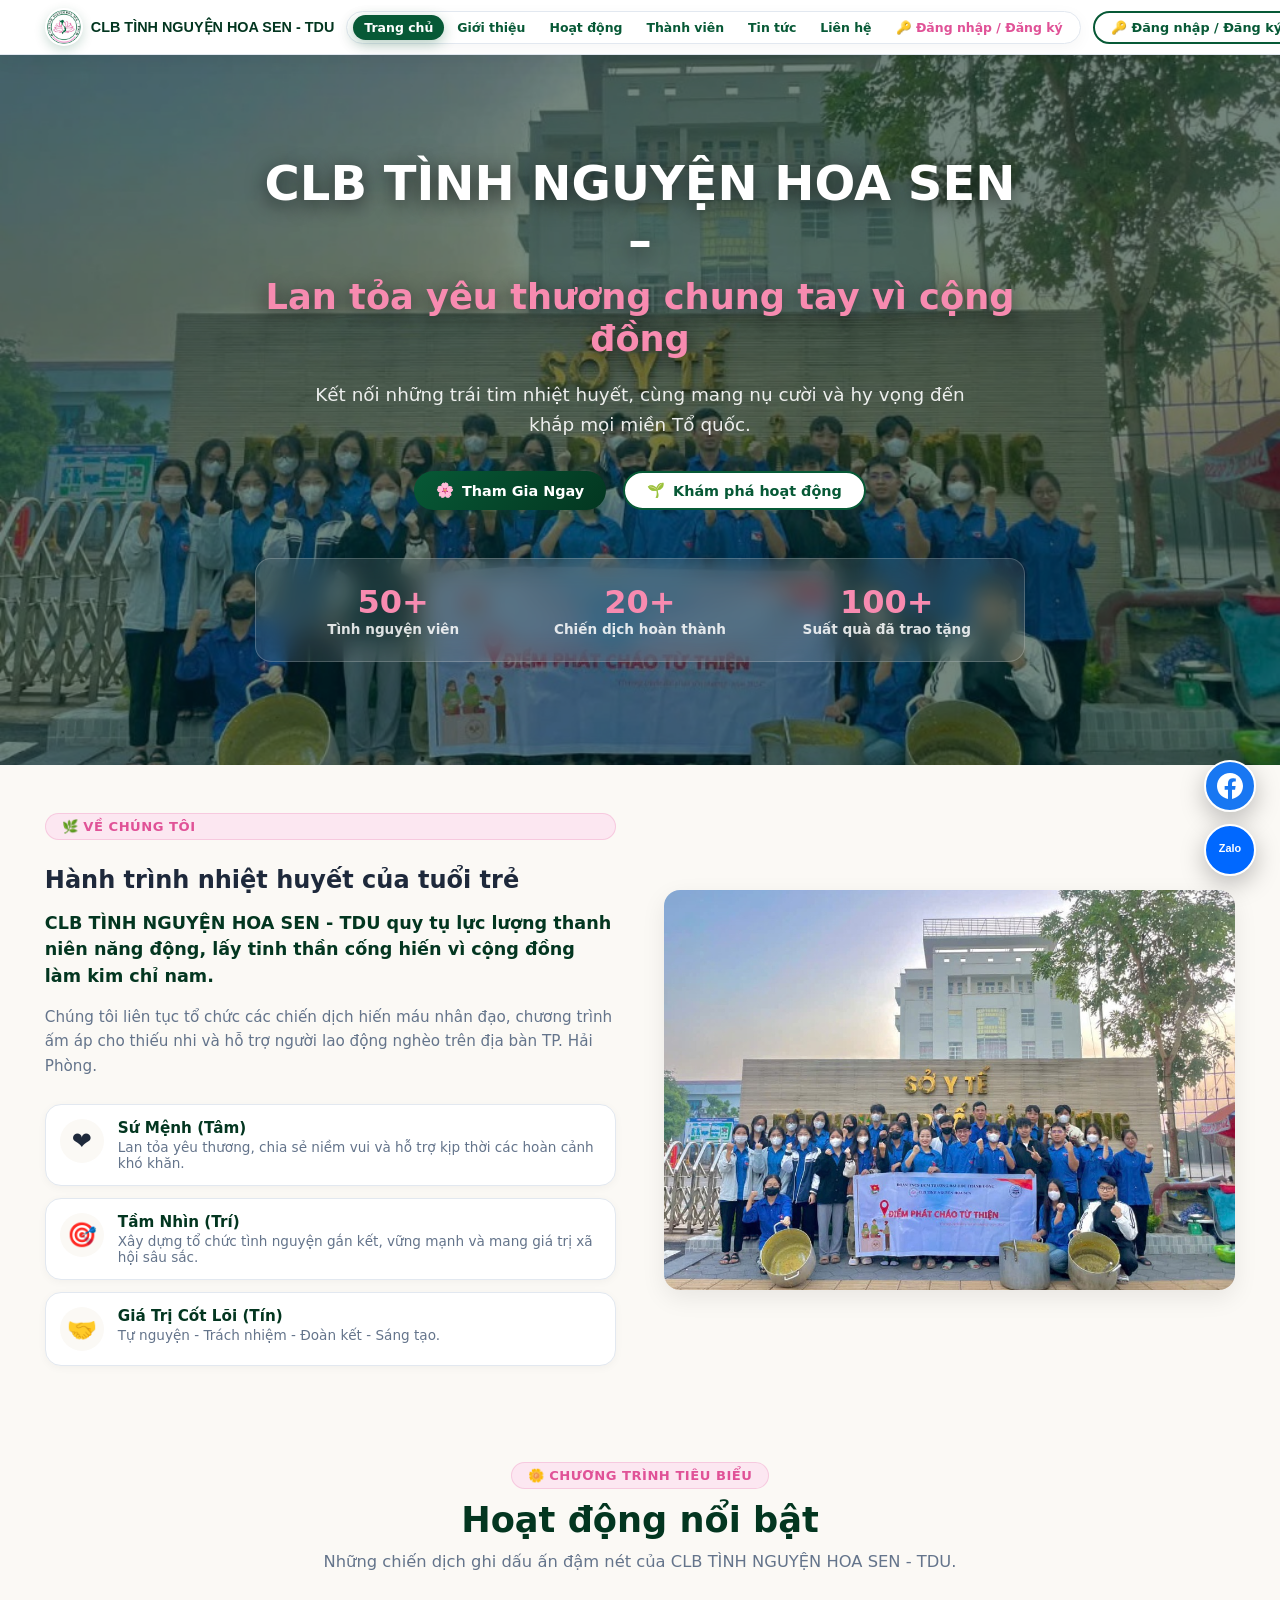
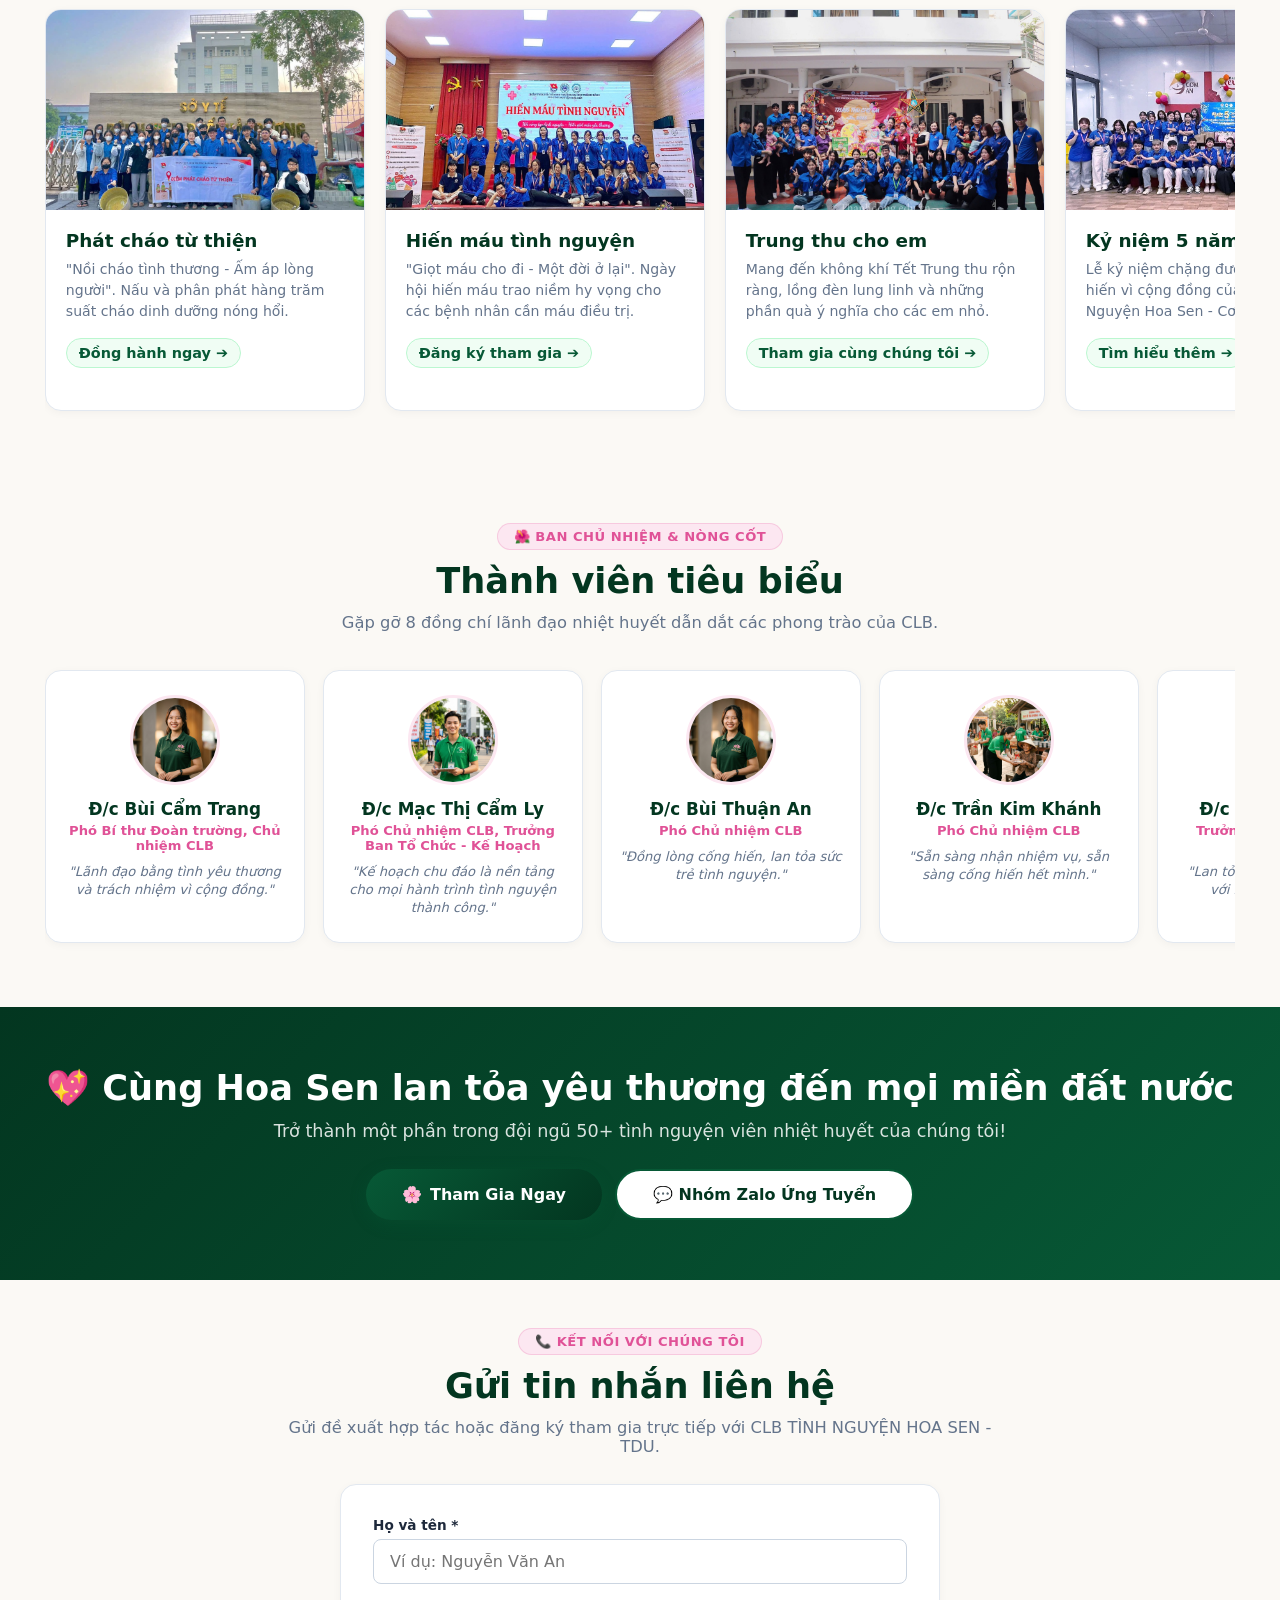
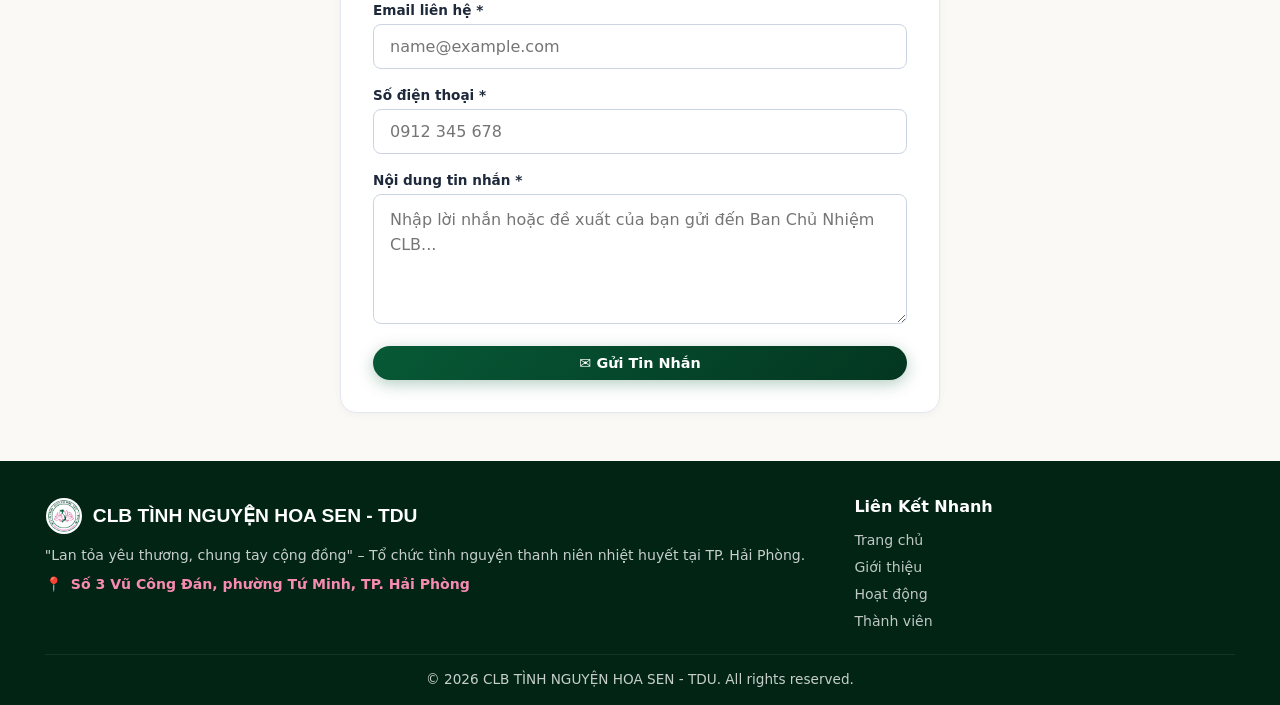
==== public/index.html @ 82406f57 "Add files via upload" ====
<!DOCTYPE html>
<html lang="vi">
<head>
    <meta charset="UTF-8">
    <meta name="viewport" content="width=device-width, initial-scale=1.0, maximum-scale=1.0, user-scalable=no">
    <title>CLB TÌNH NGUYỆN HOA SEN - TDU</title>
    <meta name="description" content="Trang web chính thức của CLB TÌNH NGUYỆN HOA SEN - TDU tại TP. Hải Phòng. Đội ngũ 50+ tình nguyện viên, 20+ chiến dịch hoàn thành, 100+ suất quà trao tặng.">
    <link rel="stylesheet" href="css/style.css">
</head>
<body>

    <!-- ====================================================================
         HEADER (THANH MENU NGANG & NAV MOBILE RESPONSIVE TỐI ƯU 100%)
         ==================================================================== -->
    <header class="header" id="header">
        <div class="container header-container">
            <a href="#hero" class="logo">
                <div class="logo-wrapper">
                    <img src="images/logo.png" alt="Logo CLB Tình Nguyện Hoa Sen" class="logo-img" onerror="this.style.display='none'; this.nextElementSibling.style.display='inline-flex';">
                    <span class="logo-fallback-svg" style="display: none;">
                        <svg viewBox="0 0 100 100" width="38" height="38" xmlns="http://www.w3.org/2000/svg">
                            <circle cx="50" cy="50" r="48" fill="#075936" stroke="#f59e0b" stroke-width="3"/>
                            <path d="M50 20 C60 38, 75 45, 80 60 C75 75, 60 80, 50 82 C40 80, 25 75, 20 60 C25 45, 40 38, 50 20 Z" fill="#e05297"/>
                            <path d="M50 28 C57 42, 68 48, 72 60 C68 70, 57 74, 50 76 C43 74, 32 70, 28 60 C32 48, 43 42, 50 28 Z" fill="#ffffff"/>
                            <circle cx="50" cy="62" r="6" fill="#f59e0b"/>
                        </svg>
                    </span>
                </div>
                <span class="js-clb-name logo-text">CLB TÌNH NGUYỆN HOA SEN - TDU</span>
            </a>

            <!-- Thanh Menu Ngang & Drawer Mobile Smooth -->
            <nav>
                <ul class="nav-menu">
                    <li><a href="#hero" class="nav-link active">Trang chủ</a></li>
                    <li><a href="#about" class="nav-link">Giới thiệu</a></li>
                    <li><a href="#activities" class="nav-link">Hoạt động</a></li>
                    <li><a href="#members" class="nav-link">Thành viên</a></li>
                    <li><a href="#news" class="nav-link">Tin tức</a></li>
                    <li><a href="#contact" class="nav-link">Liên hệ</a></li>
                    <li class="mobile-login-item"><a href="javascript:void(0)" class="nav-link js-open-login-modal" style="color: var(--accent-pink);">🔑 Đăng nhập / Đăng ký</a></li>
                </ul>
            </nav>

            <!-- Gộp Nút Đăng nhập góc phải Header -->
            <div class="header-actions">
                <button class="btn btn-secondary" id="openUnifiedLoginBtn">🔑 Đăng nhập / Đăng ký</button>
                <div class="mobile-toggle" aria-label="Mở menu di động">☰</div>
            </div>
        </div>
    </header>

    <!-- ====================================================================
         BANNER CHÍNH (HERO CAROUSEL TRƯỢT PHẢI - MOBILE OPTIMIZED)
         ==================================================================== -->
    <section class="hero" id="hero">
        <div class="banner-carousel">
            <div class="banner-slide active" style="background-image: url('images/banner1.jpg');"></div>
            <div class="banner-slide" style="background-image: url('images/banner2.jpg');"></div>
            <div class="banner-slide" style="background-image: url('images/banner3.jpg');"></div>
            <div class="banner-slide" style="background-image: url('images/banner4.jpg');"></div>
            <div class="banner-slide" style="background-image: url('images/banner5.jpg');"></div>
            <div class="banner-slide" style="background-image: url('images/banner6.jpg');"></div>
            <div class="banner-slide" style="background-image: url('images/banner7.jpg');"></div>
            <div class="banner-slide" style="background-image: url('images/banner8.jpg');"></div>
            <div class="banner-slide" style="background-image: url('images/banner9.jpg');"></div>
        </div>

        <div class="container hero-content">
            <h1 class="hero-title" id="heroTitleDisplay">
                CLB TÌNH NGUYỆN HOA SEN – <span>Lan tỏa yêu thương chung tay vì cộng đồng</span>
            </h1>
            
            <p class="hero-desc" id="heroSubtitleDisplay">
                Kết nối những trái tim nhiệt huyết, cùng mang nụ cười và hy vọng đến khắp mọi miền Tổ quốc.
            </p>

            <div class="hero-actions">
                <button class="btn btn-primary js-open-register">
                    <span>🌸</span> Tham Gia Ngay
                </button>
                <a href="#activities" class="btn btn-secondary">
                    <span>🌱</span> Khám phá hoạt động
                </a>
            </div>

            <!-- Thống kê chính xác - Fits nicely on Mobile & Desktop -->
            <div class="hero-stats">
                <div class="stat-item">
                    <div class="stat-number" id="statMembersDisplay">50+</div>
                    <div class="stat-label">Tình nguyện viên</div>
                </div>
                <div class="stat-item">
                    <div class="stat-number" id="statCampaignsDisplay">20+</div>
                    <div class="stat-label">Chiến dịch hoàn thành</div>
                </div>
                <div class="stat-item">
                    <div class="stat-number" id="statGiftsDisplay">100+</div>
                    <div class="stat-label">Suất quà đã trao tặng</div>
                </div>
            </div>
        </div>
    </section>

    <!-- ====================================================================
         GIỚI THIỆU CLB
         ==================================================================== -->
    <section class="about" id="about">
        <div class="container">
            <div class="about-grid">
                <div class="about-content">
                    <div class="section-tag">🌿 Về Chúng Tôi</div>
                    <h2 id="aboutTitleDisplay">Hành trình nhiệt huyết của tuổi trẻ</h2>
                    <p class="about-lead" id="aboutLeadDisplay">
                        CLB TÌNH NGUYỆN HOA SEN - TDU quy tụ lực lượng thanh niên năng động, lấy tinh thần cống hiến vì cộng đồng làm kim chỉ nam.
                    </p>
                    <p class="about-text" id="aboutTextDisplay">
                        Chúng tôi liên tục tổ chức các chiến dịch hiến máu nhân đạo, chương trình ấm áp cho thiếu nhi và hỗ trợ người lao động nghèo trên địa bàn TP. Hải Phòng.
                    </p>

                    <div class="values-list" id="aboutValuesList">
                        <div class="value-card">
                            <div class="value-icon">❤️</div>
                            <div>
                                <div class="value-title">Sứ Mệnh (Tâm)</div>
                                <div class="value-desc">Lan tỏa yêu thương, chia sẻ niềm vui và hỗ trợ kịp thời các hoàn cảnh khó khăn.</div>
                            </div>
                        </div>

                        <div class="value-card">
                            <div class="value-icon">🎯</div>
                            <div>
                                <div class="value-title">Tầm Nhìn (Trí)</div>
                                <div class="value-desc">Xây dựng tổ chức tình nguyện gắn kết, vững mạnh và mang giá trị xã hội sâu sắc.</div>
                            </div>
                        </div>

                        <div class="value-card">
                            <div class="value-icon">🤝</div>
                            <div>
                                <div class="value-title">Giá Trị Cốt Lõi (Tín)</div>
                                <div class="value-desc">Tự nguyện - Trách nhiệm - Đoàn kết - Sáng tạo.</div>
                            </div>
                        </div>
                    </div>
                </div>

                <div class="about-media">
                    <div class="media-wrapper">
                        <div class="about-media-slide active" style="background-image: url('images/banner1.jpg');"></div>
                        <div class="about-media-slide" style="background-image: url('images/banner2.jpg');"></div>
                        <div class="about-media-slide" style="background-image: url('images/banner3.jpg');"></div>
                        <div class="about-media-slide" style="background-image: url('images/banner4.jpg');"></div>
                        <div class="about-media-slide" style="background-image: url('images/banner5.jpg');"></div>
                        <div class="about-media-slide" style="background-image: url('images/banner6.jpg');"></div>
                        <div class="about-media-slide" style="background-image: url('images/banner7.jpg');"></div>
                        <div class="about-media-slide" style="background-image: url('images/banner8.jpg');"></div>
                        <div class="about-media-slide" style="background-image: url('images/banner9.jpg');"></div>
                    </div>
                </div>
            </div>
        </div>
    </section>

    <!-- ====================================================================
         HOẠT ĐỘNG NỔI BẬT (TOUCH SWIPE MOBILE OPTIMIZED)
         ==================================================================== -->
    <section class="activities" id="activities">
        <div class="container">
            <div class="section-header">
                <div class="section-tag">🌼 Chương Trình Tiêu Biểu</div>
                <h2 class="section-title">Hoạt động nổi bật</h2>
                <p class="section-subtitle">Những chiến dịch ghi dấu ấn đậm nét của CLB TÌNH NGUYỆN HOA SEN - TDU.</p>
            </div>

            <div class="activities-slider-outer">
                <div class="activities-grid-slider" id="activitiesGrid">
                    <div class="activity-card">
                        <div class="card-img-holder">
                            <img src="images/banner1.jpg" alt="Phát cháo từ thiện">
                        </div>
                        <div class="card-body">
                            <h3 class="card-title">Phát cháo từ thiện</h3>
                            <p class="card-text">"Nồi cháo tình thương - Ấm áp lòng người". Nấu và phân phát hàng trăm suất cháo dinh dưỡng nóng hổi.</p>
                            <a href="javascript:void(0)" class="card-link js-open-register">Đồng hành ngay ➔</a>
                        </div>
                    </div>

                    <div class="activity-card">
                        <div class="card-img-holder">
                            <img src="images/banner2.jpg" alt="Hiến máu tình nguyện">
                        </div>
                        <div class="card-body">
                            <h3 class="card-title">Hiến máu tình nguyện</h3>
                            <p class="card-text">"Giọt máu cho đi - Một đời ở lại". Ngày hội hiến máu trao niềm hy vọng cho các bệnh nhân cần máu điều trị.</p>
                            <a href="javascript:void(0)" class="card-link js-open-register">Đăng ký tham gia ➔</a>
                        </div>
                    </div>

                    <div class="activity-card">
                        <div class="card-img-holder">
                            <img src="images/banner3.jpg" alt="Trung thu cho em">
                        </div>
                        <div class="card-body">
                            <h3 class="card-title">Trung thu cho em</h3>
                            <p class="card-text">Mang đến không khí Tết Trung thu rộn ràng, lồng đèn lung linh và những phần quà ý nghĩa cho các em nhỏ.</p>
                            <a href="javascript:void(0)" class="card-link js-open-register">Tham gia cùng chúng tôi ➔</a>
                        </div>
                    </div>

                    <div class="activity-card">
                        <div class="card-img-holder">
                            <img src="images/banner4.jpg" alt="Kỷ niệm 5 năm">
                        </div>
                        <div class="card-body">
                            <h3 class="card-title">Kỷ niệm 5 năm thành lập</h3>
                            <p class="card-text">Lễ kỷ niệm chặng đường 5 năm cống hiến vì cộng đồng của CLB Tình Nguyện Hoa Sen - Cơm An.</p>
                            <a href="javascript:void(0)" class="card-link js-open-register">Tìm hiểu thêm ➔</a>
                        </div>
                    </div>

                    <div class="activity-card">
                        <div class="card-img-holder">
                            <img src="images/xuanam.jpg" alt="Xuân ấm tình thương">
                        </div>
                        <div class="card-body">
                            <h3 class="card-title">Xuân ấm tình thương</h3>
                            <p class="card-text">Trao tặng những phần quà Tết ý nghĩa, áo ấm và nhu yếu phẩm đến các hộ gia đình và trẻ em có hoàn cảnh khó khăn.</p>
                            <a href="javascript:void(0)" class="card-link js-open-register">Đồng hành ngay ➔</a>
                        </div>
                    </div>
                </div>
            </div>
        </div>
    </section>

    <!-- ====================================================================
         THÀNH VIÊN CLB (BAN CHỦ NHIỆM)
         ==================================================================== -->
    <section class="members" id="members">
        <div class="container">
            <div class="section-header">
                <div class="section-tag">🌺 Ban Chủ Nhiệm & Nòng Cốt</div>
                <h2 class="section-title">Thành viên tiêu biểu</h2>
                <p class="section-subtitle">Gặp gỡ 8 đồng chí lãnh đạo nhiệt huyết dẫn dắt các phong trào của CLB.</p>
            </div>

            <div class="slider-wrapper-outer">
                <div class="members-slider" id="membersSlider">
                    <div class="member-card-slide">
                        <div class="member-avatar"><img src="images/pres.jpg" alt="Đ/c Bùi Cẩm Trang"></div>
                        <h3 class="member-name">Đ/c Bùi Cẩm Trang</h3>
                        <div class="member-role">Phó Bí thư Đoàn trường, Chủ nhiệm CLB</div>
                        <p class="member-quote">"Lãnh đạo bằng tình yêu thương và trách nhiệm vì cộng đồng."</p>
                    </div>

                    <div class="member-card-slide">
                        <div class="member-avatar"><img src="images/vpres.jpg" alt="Đ/c Mạc Thị Cẩm Ly"></div>
                        <h3 class="member-name">Đ/c Mạc Thị Cẩm Ly</h3>
                        <div class="member-role">Phó Chủ nhiệm CLB, Trưởng Ban Tổ Chức - Kế Hoạch</div>
                        <p class="member-quote">"Kế hoạch chu đáo là nền tảng cho mọi hành trình tình nguyện thành công."</p>
                    </div>

                    <div class="member-card-slide">
                        <div class="member-avatar"><img src="images/pres.jpg" alt="Đ/c Bùi Thuận An"></div>
                        <h3 class="member-name">Đ/c Bùi Thuận An</h3>
                        <div class="member-role">Phó Chủ nhiệm CLB</div>
                        <p class="member-quote">"Đồng lòng cống hiến, lan tỏa sức trẻ tình nguyện."</p>
                    </div>

                    <div class="member-card-slide">
                        <div class="member-avatar"><img src="images/charity.jpg" alt="Đ/c Trần Kim Khánh"></div>
                        <h3 class="member-name">Đ/c Trần Kim Khánh</h3>
                        <div class="member-role">Phó Chủ nhiệm CLB</div>
                        <p class="member-quote">"Sẵn sàng nhận nhiệm vụ, sẵn sàng cống hiến hết mình."</p>
                    </div>

                    <div class="member-card-slide">
                        <div class="member-avatar"><img src="images/workshop.jpg" alt="Đ/c Lê Thanh Minh"></div>
                        <h3 class="member-name">Đ/c Lê Thanh Minh</h3>
                        <div class="member-role">Trưởng Ban Phong Trào - Truyền Thông</div>
                        <p class="member-quote">"Lan tỏa câu chuyện tử tế đến với hàng triệu trái tim."</p>
                    </div>

                    <div class="member-card-slide">
                        <div class="member-avatar"><img src="images/student.jpg" alt="Đ/c Nguyễn Đức Anh"></div>
                        <h3 class="member-name">Đ/c Nguyễn Đức Anh</h3>
                        <div class="member-role">Trưởng Ban Thể Thao</div>
                        <p class="member-quote">"Rèn luyện thể lực, thắt chặt tinh thần đồng đội nhiệt huyết."</p>
                    </div>

                    <div class="member-card-slide">
                        <div class="member-avatar"><img src="images/env.jpg" alt="Đ/c Trần Thị Nguyên"></div>
                        <h3 class="member-name">Đ/c Trần Thị Nguyên</h3>
                        <div class="member-role">Trưởng Ban Thủ Quỹ - Bán Hàng</div>
                        <p class="member-quote">"Gây quỹ yêu thương từ những sản phẩm nhỏ bé đầy ý nghĩa."</p>
                    </div>

                    <div class="member-card-slide">
                        <div class="member-avatar"><img src="images/vpres.jpg" alt="Đ/c Chu Thị Phúc"></div>
                        <h3 class="member-name">Đ/c Chu Thị Phúc</h3>
                        <div class="member-role">Phụ trách Tài Chính - Ban Thủ Quỹ - Bán Hàng</div>
                        <p class="member-quote">"Minh bạch, cẩn trọng trong từng nguồn quỹ từ thiện."</p>
                    </div>
                </div>
            </div>
        </div>
    </section>

    <!-- ====================================================================
         KÊU GỌI THAM GIA
         ==================================================================== -->
    <section class="cta-banner">
        <div class="container cta-box">
            <h2 class="cta-title">💖 Cùng Hoa Sen lan tỏa yêu thương đến mọi miền đất nước</h2>
            <p class="cta-desc">Trở thành một phần trong đội ngũ 50+ tình nguyện viên nhiệt huyết của chúng tôi!</p>
            <div style="display: flex; gap: 14px; justify-content: center; flex-wrap: wrap;">
                <button class="btn btn-primary btn-cta-lg js-open-register">
                    <span>🌸</span> Tham Gia Ngay
                </button>
                <a href="https://zalo.me/g/jnkxkg639" target="_blank" class="btn btn-secondary btn-cta-lg js-protected-zalo" style="background: #ffffff; color: var(--primary-dark);">
                    💬 Nhóm Zalo Ứng Tuyển
                </a>
            </div>
        </div>
    </section>

    <!-- ====================================================================
         LIÊN HỆ
         ==================================================================== -->
    <section class="contact" id="contact">
        <div class="container">
            <div class="section-header">
                <div class="section-tag">📞 Kết Nối Với Chúng Tôi</div>
                <h2 class="section-title">Gửi tin nhắn liên hệ</h2>
                <p class="section-subtitle">Gửi đề xuất hợp tác hoặc đăng ký tham gia trực tiếp với CLB TÌNH NGUYỆN HOA SEN - TDU.</p>
            </div>

            <div class="contact-grid-single">
                <div class="contact-form-card">
                    <form id="contactForm">
                        <div class="form-group">
                            <label class="form-label" for="contactName">Họ và tên *</label>
                            <input type="text" id="contactName" class="form-input" placeholder="Ví dụ: Nguyễn Văn An" required>
                        </div>

                        <div class="form-group">
                            <label class="form-label" for="contactEmail">Email liên hệ *</label>
                            <input type="email" id="contactEmail" class="form-input" placeholder="name@example.com" required>
                        </div>

                        <div class="form-group">
                            <label class="form-label" for="contactPhone">Số điện thoại *</label>
                            <input type="tel" id="contactPhone" class="form-input" placeholder="0912 345 678" required>
                        </div>

                        <div class="form-group">
                            <label class="form-label" for="contactMessage">Nội dung tin nhắn *</label>
                            <textarea id="contactMessage" name="contactMessage" class="form-textarea" rows="4" placeholder="Nhập lời nhắn hoặc đề xuất của bạn gửi đến Ban Chủ Nhiệm CLB..." required></textarea>
                        </div>

                        <button type="submit" class="btn btn-primary" style="width: 100%;">
                            ✉️ Gửi Tin Nhắn
                        </button>
                    </form>
                </div>
            </div>
        </div>
    </section>

    <!-- ====================================================================
         FOOTER
         ==================================================================== -->
    <footer class="footer">
        <div class="container">
            <div class="footer-grid">
                <div>
                    <div class="footer-logo">
                        <div class="logo-wrapper">
                            <img src="images/logo.png" alt="Logo CLB Tình Nguyện Hoa Sen" class="footer-logo-img" onerror="this.style.display='none'; this.nextElementSibling.style.display='inline-flex';">
                            <span class="logo-fallback-svg" style="display: none;">
                                <svg viewBox="0 0 100 100" width="36" height="36" xmlns="http://www.w3.org/2000/svg">
                                    <circle cx="50" cy="50" r="48" fill="#075936" stroke="#f59e0b" stroke-width="3"/>
                                    <path d="M50 20 C60 38, 75 45, 80 60 C75 75, 60 80, 50 82 C40 80, 25 75, 20 60 C25 45, 40 38, 50 20 Z" fill="#e05297"/>
                                    <path d="M50 28 C57 42, 68 48, 72 60 C68 70, 57 74, 50 76 C43 74, 32 70, 28 60 C32 48, 43 42, 50 28 Z" fill="#ffffff"/>
                                    <circle cx="50" cy="62" r="6" fill="#f59e0b"/>
                                </svg>
                            </span>
                        </div>
                        <span class="js-clb-name">CLB TÌNH NGUYỆN HOA SEN - TDU</span>
                    </div>
                    <p style="font-size: 0.88rem; line-height: 1.5;">
                        "Lan tỏa yêu thương, chung tay cộng đồng" – Tổ chức tình nguyện thanh niên nhiệt huyết tại TP. Hải Phòng.
                    </p>
                    <div class="footer-address-box">
                        <span>📍</span>
                        <span class="js-contact-address">Số 3 Vũ Công Đán, phường Tứ Minh, TP. Hải Phòng</span>
                    </div>
                </div>

                <div>
                    <h4 class="footer-heading">Liên Kết Nhanh</h4>
                    <ul class="footer-links">
                        <li><a href="#hero">Trang chủ</a></li>
                        <li><a href="#about">Giới thiệu</a></li>
                        <li><a href="#activities">Hoạt động</a></li>
                        <li><a href="#members">Thành viên</a></li>
                    </ul>
                </div>
            </div>

            <div class="footer-bottom">
                <p>© 2026 CLB TÌNH NGUYỆN HOA SEN - TDU. All rights reserved.</p>
            </div>
        </div>
    </footer>

    <!-- NÚT MẠNG XÃ HỘI TRÒN ĐỘNG CHỨA LOGO FACEBOOK VÀ ZALO INLINE HD SVG -->
    <div class="floating-social-box">
        <!-- LOGO FACEBOOK CHUẨN (INLINE HD VECTOR SVG) -->
        <a href="https://www.facebook.com/share/1JYARBM1M1/?mibextid=wwXIfr" target="_blank" class="floating-btn fb js-social-fb" title="Facebook CLB Hoa Sen">
            <svg width="26" height="26" viewBox="0 0 24 24" fill="none" xmlns="http://www.w3.org/2000/svg">
                <path d="M24 12.073c0-6.627-5.373-12-12-12s-12 5.373-12 12c0 5.99 4.388 10.954 10.125 11.854v-8.385H7.078v-3.47h3.047V9.43c0-3.007 1.792-4.669 4.533-4.669 1.312 0 2.686.235 2.686.235v2.953H15.83c-1.491 0-1.956.925-1.956 1.874v2.25h3.328l-.532 3.47h-2.796v8.385C19.612 23.027 24 18.062 24 12.073z" fill="#ffffff"/>
            </svg>
            <span class="btn-tooltip">Facebook CLB Hoa Sen</span>
        </a>

        <!-- LOGO ZALO CHUẨN XÁC (INLINE HD VECTOR SVG) -->
        <a href="https://zalo.me/g/jnkxkg639" target="_blank" class="floating-btn zalo js-protected-zalo" title="Nhóm Zalo Ứng Tuyển">
            <svg width="34" height="34" viewBox="0 0 500 500" fill="none" xmlns="http://www.w3.org/2000/svg">
                <path d="M438.5 168.6C423.7 72.8 335.7 0 230 0 103 0 0 103 0 230c0 46.9 14.1 90.6 38.3 127L7 483l131-34.3c35.4 20.3 76.4 31.8 120.1 31.8 127 0 230-103 230-230 0-28.7-5.3-56.2-19.6-81.9z" fill="#0068FF"/>
                <text x="250" y="275" font-size="160" font-weight="900" text-anchor="middle" fill="#ffffff" font-family="Arial, Helvetica, sans-serif">Zalo</text>
            </svg>
            <span class="btn-tooltip">Nhóm Zalo Ứng Tuyển CLB</span>
        </a>
    </div>

    <!-- MODAL ĐĂNG NHẬP & ĐĂNG KÝ TÀI KHOẢN -->
    <div class="modal-overlay" id="unifiedLoginModal">
        <div class="modal-box" style="max-width: 440px;">
            <button class="modal-close">&times;</button>
            
            <!-- Tab Switcher -->
            <div style="display: flex; background: #f1f5f9; border-radius: 12px; padding: 4px; margin-bottom: 20px;">
                <button type="button" id="tabLoginBtn" class="account-tab-btn active" style="flex: 1; padding: 8px; font-weight: 700; border: none; border-radius: 8px; cursor: pointer; background: #ffffff; color: var(--primary-dark); box-shadow: 0 2px 6px rgba(0,0,0,0.06);">🔑 Đăng Nhập</button>
                <button type="button" id="tabRegisterAccountBtn" class="account-tab-btn" style="flex: 1; padding: 8px; font-weight: 700; border: none; border-radius: 8px; cursor: pointer; background: transparent; color: var(--text-muted);">📝 Đăng Ký Tài Khoản</button>
            </div>

            <!-- FORM 1: ĐĂNG NHẬP -->
            <form id="unifiedLoginForm">
                <h3 style="font-size: 1.5rem; text-align: center; margin-bottom: 6px;">🔑 Đăng Nhập Hệ Thống</h3>
                <p style="color: var(--text-muted); font-size: 0.85rem; text-align: center; margin-bottom: 20px;">Nhập tài khoản để gửi đơn đăng ký hoặc truy cập Zalo</p>

                <div class="form-group">
                    <label class="form-label">Tên đăng nhập hoặc Email / SĐT *</label>
                    <input type="text" id="accountUser" class="form-input" placeholder="Tên đăng nhập / SĐT..." required>
                </div>
                <div class="form-group" style="margin-bottom: 24px;">
                    <label class="form-label">Mật khẩu *</label>
                    <input type="password" id="accountPass" class="form-input" placeholder="Mật khẩu..." required>
                </div>
                <button type="submit" class="btn btn-primary" style="width: 100%;">🔑 Đăng Nhập Ngay</button>
            </form>

            <!-- FORM 2: ĐĂNG KÝ TÀI KHOẢN MỚI -->
            <form id="unifiedCreateAccountForm" style="display: none;">
                <h3 style="font-size: 1.5rem; text-align: center; margin-bottom: 6px;">📝 Đăng Ký Tài Khoản Mới</h3>
                <p style="color: var(--text-muted); font-size: 0.85rem; text-align: center; margin-bottom: 20px;">Tạo tài khoản cá nhân với Họ tên và Mật khẩu</p>

                <div class="form-group">
                    <label class="form-label">Họ và tên người dùng *</label>
                    <input type="text" id="newAccFullName" class="form-input" placeholder="Ví dụ: Nguyễn Văn An" required>
                </div>
                <div class="form-group">
                    <label class="form-label">Tên đăng nhập / Số điện thoại *</label>
                    <input type="text" id="newAccUser" class="form-input" placeholder="Tên đăng nhập hoặc 0912..." required>
                </div>
                <div class="form-group">
                    <label class="form-label">Mật khẩu *</label>
                    <input type="password" id="newAccPass" class="form-input" placeholder="Nhập mật khẩu tự chọn..." required>
                </div>
                <div class="form-group" style="margin-bottom: 24px;">
                    <label class="form-label">Xác nhận mật khẩu *</label>
                    <input type="password" id="newAccPassConfirm" class="form-input" placeholder="Nhập lại mật khẩu..." required>
                </div>
                <button type="submit" class="btn btn-primary" style="width: 100%;">✨ Đăng Ký Tài Khoản</button>
            </form>
        </div>
    </div>

    <!-- MODAL REGISTRATION -->
    <div class="modal-overlay" id="registerModal">
        <div class="modal-box">
            <button class="modal-close">&times;</button>
            <h3 style="font-size: 1.8rem; margin-bottom: 4px;">🌸 Đơn Đăng Ký Tình Nguyện Viên</h3>
            <p style="color: var(--text-muted); margin-bottom: 16px;">Gia nhập gia đình CLB TÌNH NGUYỆN HOA SEN - TDU!</p>

            <!-- Banner Zalo Link Nổi Bật -->
            <div style="background: #eff6ff; border: 1.5px solid #93c5fd; border-radius: 12px; padding: 12px 16px; margin-bottom: 20px; display: flex; align-items: center; justify-content: space-between; gap: 12px; flex-wrap: wrap;">
                <div style="font-size: 0.88rem; color: #1e3a8a; font-weight: 700;">
                    💬 Hoặc tham gia trao đổi trực tiếp:
                </div>
                <a href="https://zalo.me/g/jnkxkg639" target="_blank" class="btn btn-primary js-protected-zalo" style="padding: 6px 14px; font-size: 0.85rem; background: #0068ff; box-shadow: 0 4px 12px rgba(0,104,255,0.3);">
                    👉 Nhóm Zalo Ứng Tuyển
                </a>
            </div>

            <form id="registerForm">
                <div class="form-group">
                    <label class="form-label">Họ và tên *</label>
                    <input type="text" id="regName" class="form-input" placeholder="Ví dụ: Nguyễn Văn An" required>
                </div>
                <div style="display: grid; grid-template-columns: 1fr 1fr; gap: 14px;">
                    <div class="form-group">
                        <label class="form-label">Mã sinh viên</label>
                        <input type="text" id="regStudentId" class="form-input" placeholder="SV2026">
                    </div>
                    <div class="form-group">
                        <label class="form-label">Số điện thoại *</label>
                        <input type="tel" id="regPhone" class="form-input" placeholder="0912 345 678" required>
                    </div>
                </div>
                <div class="form-group">
                    <label class="form-label">Email *</label>
                    <input type="email" id="regEmail" class="form-input" placeholder="an@email.com" required>
                </div>
                <div class="form-group">
                    <label class="form-label">Trường / Chuyên ngành</label>
                    <input type="text" id="regUniversity" class="form-input" placeholder="Trường ĐH Hải Phòng...">
                </div>
                <div class="form-group">
                    <label class="form-label">Ghi chú / Đề xuất</label>
                    <textarea id="regMotivation" class="form-textarea" style="min-height: 90px;" placeholder="Ghi chú thêm về bản thân hoặc nguyện vọng..."></textarea>
                </div>
                <button type="submit" class="btn btn-primary" style="width: 100%;">🌸 Gửi Đăng Ký (Gửi Ban Chủ Nhiệm)</button>
            </form>
        </div>
    </div>

    <script src="js/main.js"></script>
</body>
</html>
---- public/css/style.css ----
/* ====================================================================
   CLB TÌNH NGUYỆN HOA SEN - MASTER CSS SYSTEM (RESPONSIVE MOBILE OPTIMIZED)
   ==================================================================== */

:root {
    --primary: #075936;
    --primary-light: #0d8a54;
    --primary-dark: #033620;
    --accent-pink: #e05297;
    --accent-pink-soft: #fce7f1;
    --accent-yellow: #f59e0b;
    --bg-light: #fbf9f5;
    --text-dark: #1e293b;
    --text-muted: #64748b;
    --white: #ffffff;
    --shadow-sm: 0 2px 8px rgba(0, 0, 0, 0.04);
    --shadow-md: 0 8px 24px rgba(0, 0, 0, 0.08);
    --shadow-lg: 0 16px 40px rgba(0, 0, 0, 0.12);
    --radius-sm: 8px;
    --radius-md: 16px;
    --radius-lg: 24px;
    --radius-full: 9999px;
    --transition: all 0.25s cubic-bezier(0.16, 1, 0.3, 1);
}

* {
    margin: 0;
    padding: 0;
    box-sizing: border-box;
    -webkit-tap-highlight-color: transparent;
}

html {
    scroll-behavior: smooth;
    font-family: 'Inter', system-ui, -apple-system, sans-serif;
    color: var(--text-dark);
    background-color: var(--bg-light);
}

body {
    overflow-x: hidden;
}

a { text-decoration: none; color: inherit; transition: var(--transition); touch-action: manipulation; }
button, input, select, textarea { font-family: inherit; touch-action: manipulation; }

/* CÁCH LỀ 2 BÊN NGHỆ THUẬT LÂN CẬN 2CM LỰA CHỌN LINH HOẠT */
.container { max-width: 100%; margin: 0 auto; padding: 0 max(16px, min(2cm, 3.5vw)); }

/* NGĂN CÁCH CÁC DANH MỤC */
section { margin: 0 !important; padding: 48px 0; border: none; }
.section-header { text-align: center; max-width: 720px; margin: 0 auto 28px auto; }
.section-tag { display: inline-flex; align-items: center; gap: 8px; padding: 5px 16px; background: var(--accent-pink-soft); color: var(--accent-pink); border-radius: var(--radius-full); font-size: 0.82rem; font-weight: 700; letter-spacing: 0.5px; text-transform: uppercase; margin-bottom: 10px; border: 1px solid rgba(224, 82, 151, 0.2); }
.section-title { font-size: 2.2rem; font-weight: 800; margin-bottom: 12px; color: var(--primary-dark); }
.section-subtitle { font-size: 1.02rem; color: var(--text-muted); }

/* PURE WHITE HEADER NAVBAR - STRICTLY 1 SINGLE HORIZONTAL LINE */
.header {
    position: fixed;
    top: 0;
    left: 0;
    width: 100%;
    z-index: 1000;
    padding: 8px 0;
    background: #ffffff !important;
    box-shadow: 0 4px 20px rgba(0, 0, 0, 0.06);
    border-bottom: 1px solid #e2e8f0;
    transition: var(--transition);
}

.header.scrolled {
    background: #ffffff !important;
    box-shadow: 0 4px 24px rgba(0, 0, 0, 0.08);
    padding: 6px 0;
}

.header-container {
    display: flex;
    align-items: center;
    justify-content: space-between;
    flex-wrap: nowrap;
    white-space: nowrap;
    gap: 12px;
    padding-left: max(16px, min(2cm, 3.5vw));
    padding-right: max(16px, min(2cm, 3.5vw));
    max-width: 100%;
    width: 100%;
}

.logo {
    display: flex;
    align-items: center;
    gap: 8px;
    font-family: 'Outfit', sans-serif;
    font-weight: 800;
    font-size: clamp(0.9rem, 1.1vw, 1.15rem);
    color: var(--primary-dark);
    white-space: nowrap;
    flex-shrink: 0;
}

.logo-wrapper {
    display: inline-flex;
    align-items: center;
    justify-content: center;
    width: 38px;
    height: 38px;
    flex-shrink: 0;
    position: relative;
}

.logo-img {
    width: 38px;
    height: 38px;
    object-fit: contain;
    border-radius: 50%;
    background: #ffffff;
    padding: 2px;
    box-shadow: 0 4px 12px rgba(7, 89, 54, 0.2);
    transition: var(--transition);
}

.logo-fallback-svg {
    display: inline-flex;
    align-items: center;
    justify-content: center;
    border-radius: 50%;
    box-shadow: 0 4px 12px rgba(7, 89, 54, 0.25);
    background: #ffffff;
}

.logo:hover .logo-img, .logo:hover .logo-fallback-svg { transform: scale(1.08) rotate(5deg); }

/* Pure White Menu Container - 1 Single Horizontal Line */
.nav-menu {
    display: flex;
    align-items: center;
    gap: 2px;
    list-style: none;
    background: #ffffff !important;
    padding: 3px 6px;
    border-radius: var(--radius-full);
    border: 1.5px solid #e2e8f0;
    box-shadow: 0 4px 16px rgba(0, 0, 0, 0.04);
    flex-wrap: nowrap;
    white-space: nowrap;
}

.nav-link {
    font-weight: 700;
    font-size: clamp(0.78rem, 0.9vw, 0.88rem);
    color: var(--primary);
    padding: 5px 11px;
    border-radius: var(--radius-full);
    transition: var(--transition);
    display: block;
    white-space: nowrap;
}

.nav-link:hover, .nav-link.active {
    background: var(--primary);
    color: #ffffff !important;
    box-shadow: 0 4px 14px rgba(7, 89, 54, 0.3);
}

.header-actions {
    display: flex;
    align-items: center;
    gap: 8px;
    flex-shrink: 0;
    white-space: nowrap;
    z-index: 10;
}

.header-actions .btn {
    padding: 7px 16px;
    font-size: clamp(0.8rem, 0.88vw, 0.88rem);
}

/* BUTTON ACTIVE PRESS ANIMATION (RESPONSIVE 1-TOUCH) */
.btn { 
    display: inline-flex; 
    align-items: center; 
    justify-content: center; 
    gap: 8px; 
    padding: 9px 22px; 
    font-size: 0.9rem; 
    font-weight: 700; 
    border-radius: var(--radius-full); 
    border: none; 
    cursor: pointer; 
    transition: var(--transition); 
    white-space: nowrap; 
    user-select: none;
    touch-action: manipulation;
    will-change: transform;
}

.btn:active {
    transform: scale(0.95) !important;
}

.btn-primary { background: linear-gradient(135deg, var(--primary) 0%, var(--primary-dark) 100%); color: #ffffff; box-shadow: 0 4px 16px rgba(7, 89, 54, 0.3); }
.btn-primary:hover { transform: translateY(-2px); box-shadow: 0 8px 24px rgba(7, 89, 54, 0.4); }
.btn-secondary { background: #ffffff; color: var(--primary); border: 2px solid var(--primary); }
.btn-secondary:hover { background: var(--primary); color: #ffffff; }

.mobile-toggle { display: none; font-size: 1.5rem; cursor: pointer; color: var(--primary-dark); }

/* HERO CAROUSEL */
.hero {
    position: relative;
    min-height: 85vh;
    display: flex;
    align-items: center;
    padding-top: 100px;
    overflow: hidden;
    background: #032415;
}

.banner-carousel {
    position: absolute;
    top: 0;
    left: 0;
    width: 100%;
    height: 100%;
    z-index: 1;
}

.banner-slide {
    position: absolute;
    top: 0;
    left: 0;
    width: 100%;
    height: 100%;
    background-size: cover;
    background-position: center;
    opacity: 0;
    transform: scale(1.05);
    transition: opacity 1.2s ease-in-out, transform 1.2s ease-in-out;
}

.banner-slide.active {
    opacity: 0.45;
    transform: scale(1);
}

.hero-content {
    position: relative;
    z-index: 2;
    color: #ffffff;
    max-width: 860px;
    margin: 0 auto;
    text-align: center;
}

.hero-title {
    font-size: 3rem;
    font-weight: 800;
    line-height: 1.2;
    margin-bottom: 20px;
    text-shadow: 0 4px 20px rgba(0, 0, 0, 0.6);
}

.hero-title span {
    color: #f78bb0;
    display: block;
    font-size: 2.2rem;
    font-weight: 700;
    margin-top: 6px;
}

.hero-desc {
    font-size: 1.15rem;
    line-height: 1.6;
    margin-bottom: 32px;
    color: rgba(255, 255, 255, 0.9);
    max-width: 700px;
    margin-left: auto;
    margin-right: auto;
}

.hero-actions {
    display: flex;
    gap: 16px;
    justify-content: center;
    margin-bottom: 48px;
}

.hero-stats {
    display: grid;
    grid-template-columns: repeat(3, 1fr);
    gap: 20px;
    background: rgba(255, 255, 255, 0.1);
    backdrop-filter: blur(12px);
    padding: 24px;
    border-radius: var(--radius-md);
    border: 1px solid rgba(255, 255, 255, 0.2);
}

.stat-number {
    font-size: 2rem;
    font-weight: 800;
    color: #f78bb0;
}

.stat-label {
    font-size: 0.85rem;
    color: rgba(255, 255, 255, 0.85);
    font-weight: 600;
}

/* ABOUT SECTION CAROUSEL */
.about-grid {
    display: grid;
    grid-template-columns: 1fr 1fr;
    gap: 48px;
    align-items: center;
}

.about-content {
    display: flex;
    flex-direction: column;
    gap: 16px;
}

.about-lead { font-size: 1.1rem; font-weight: 700; color: var(--primary-dark); line-height: 1.5; }
.about-text { font-size: 0.95rem; color: var(--text-muted); line-height: 1.6; }

.values-list {
    display: flex;
    flex-direction: column;
    gap: 12px;
    margin-top: 10px;
}

.value-card {
    display: flex;
    align-items: flex-start;
    gap: 14px;
    padding: 14px;
    background: #ffffff;
    border-radius: var(--radius-md);
    box-shadow: var(--shadow-sm);
    border: 1px solid #e2e8f0;
}

.value-icon {
    font-size: 1.5rem;
    background: var(--bg-light);
    width: 44px;
    height: 44px;
    border-radius: 50%;
    display: flex;
    align-items: center;
    justify-content: center;
    flex-shrink: 0;
}

.value-title { font-weight: 700; color: var(--primary-dark); font-size: 0.95rem; }
.value-desc { font-size: 0.85rem; color: var(--text-muted); margin-top: 2px; }

.about-media {
    position: relative;
    border-radius: var(--radius-md);
    overflow: hidden;
    height: 400px;
    box-shadow: var(--shadow-md);
}

.media-wrapper {
    width: 100%;
    height: 100%;
    position: relative;
}

.about-media-slide {
    position: absolute;
    top: 0;
    left: 0;
    width: 100%;
    height: 100%;
    background-size: cover;
    background-position: center;
    opacity: 0;
    transition: opacity 1s ease-in-out;
}

.about-media-slide.active { opacity: 1; }

/* ACTIVITIES SLIDER */
.activities-slider-outer {
    overflow-x: auto;
    -webkit-overflow-scrolling: touch;
    scroll-snap-type: x mandatory;
    padding: 10px 0 16px 0;
}

.activities-grid-slider {
    display: flex;
    gap: 20px;
    transition: transform 0.6s ease-in-out;
}

.activity-card {
    min-width: 320px;
    width: 320px;
    background: #ffffff;
    border-radius: var(--radius-md);
    overflow: hidden;
    box-shadow: var(--shadow-sm);
    border: 1px solid #e2e8f0;
    transition: var(--transition);
    scroll-snap-align: center;
}

.activity-card:hover {
    transform: translateY(-6px);
    box-shadow: var(--shadow-md);
}

.card-img-holder {
    height: 200px;
    overflow: hidden;
}

.card-img-holder img {
    width: 100%;
    height: 100%;
    object-fit: cover;
    transition: var(--transition);
}

.activity-card:hover .card-img-holder img { transform: scale(1.08); }
.card-body { padding: 20px; }
.card-title { font-size: 1.15rem; font-weight: 700; margin-bottom: 8px; color: var(--primary-dark); }
.card-text { font-size: 0.88rem; color: var(--text-muted); line-height: 1.5; margin-bottom: 16px; }

.card-link { 
    font-weight: 700; 
    font-size: 0.9rem; 
    color: var(--primary); 
    display: inline-flex; 
    align-items: center; 
    gap: 6px; 
    cursor: pointer !important;
    user-select: none;
    touch-action: manipulation;
    padding: 6px 12px;
    border-radius: 20px;
    background: #f0fdf4;
    border: 1px solid #bbf7d0;
    transition: var(--transition);
}

.card-link:hover {
    background: var(--primary);
    color: #ffffff !important;
    transform: translateX(4px);
}

.card-link:active {
    transform: scale(0.94) !important;
}

/* MEMBERS SLIDER */
.slider-wrapper-outer { 
    overflow-x: auto; 
    -webkit-overflow-scrolling: touch;
    scroll-snap-type: x mandatory;
    padding: 10px 0 16px 0; 
}
.members-slider { display: flex; gap: 18px; transition: transform 0.6s ease-in-out; }
.member-card-slide { min-width: 260px; width: 260px; background: #ffffff; padding: 24px 18px; border-radius: var(--radius-md); border: 1px solid #e2e8f0; text-align: center; box-shadow: var(--shadow-sm); scroll-snap-align: center; }
.member-avatar { width: 90px; height: 90px; border-radius: 50%; margin: 0 auto 14px auto; overflow: hidden; border: 3px solid var(--accent-pink-soft); }
.member-avatar img { width: 100%; height: 100%; object-fit: cover; }
.member-name { font-size: 1.05rem; font-weight: 700; color: var(--primary-dark); margin-bottom: 4px; }
.member-role { font-size: 0.82rem; font-weight: 600; color: var(--accent-pink); margin-bottom: 10px; }
.member-quote { font-size: 0.82rem; font-style: italic; color: var(--text-muted); line-height: 1.4; }

/* CTA BANNER */
.cta-banner { background: linear-gradient(135deg, var(--primary-dark) 0%, var(--primary) 100%); padding: 60px 0; color: #ffffff; text-align: center; }
.cta-title { font-size: 2.2rem; font-weight: 800; margin-bottom: 12px; }
.cta-desc { font-size: 1.1rem; color: rgba(255, 255, 255, 0.85); margin-bottom: 28px; }
.btn-cta-lg { padding: 14px 36px; font-size: 1rem; }

/* CONTACT & FORM FOCUS STYLING */
.contact-grid-single { max-width: 600px; margin: 0 auto; position: relative; z-index: 10; }
.contact-form-card { background: #ffffff; padding: 32px; border-radius: var(--radius-md); border: 1px solid #e2e8f0; box-shadow: var(--shadow-sm); position: relative; z-index: 10; }
.form-group { margin-bottom: 18px; text-align: left; position: relative; z-index: 10; }
.form-label { display: block; font-size: 0.85rem; font-weight: 700; margin-bottom: 6px; color: var(--text-dark); }
.form-input, .form-textarea, .form-select { 
    width: 100%; 
    padding: 12px 16px; 
    border: 1.5px solid #cbd5e1; 
    border-radius: var(--radius-sm); 
    font-size: 16px !important; 
    color: #1e293b !important;
    background-color: #ffffff !important;
    transition: var(--transition); 
    cursor: text !important;
    pointer-events: auto !important;
    position: relative;
    z-index: 10;
}
.form-input:focus, .form-textarea:focus, .form-select:focus { 
    border-color: var(--primary) !important; 
    outline: none !important; 
    box-shadow: 0 0 0 4px rgba(7, 89, 54, 0.18) !important; 
    background-color: #ffffff !important;
}
.form-textarea { 
    min-height: 130px !important; 
    resize: vertical !important; 
    line-height: 1.6 !important;
}

/* FLOATING SOCIAL BUTTONS WITH INLINE SVG */
.floating-social-box { position: fixed; bottom: 24px; right: 24px; z-index: 999; display: flex; flex-direction: column; gap: 12px; }
.floating-btn { width: 52px; height: 52px; border-radius: 50%; display: flex; align-items: center; justify-content: center; box-shadow: 0 8px 24px rgba(0,0,0,0.25); transition: var(--transition); position: relative; border: 2px solid #ffffff; }
.floating-btn.fb { background: #1877f2; animation: pulseGlowFb 2.5s infinite; }
.floating-btn.zalo { background: #0068ff; animation: pulseGlowZalo 2.5s infinite; }
.floating-btn:hover { transform: scale(1.12) translateY(-4px); }

.btn-tooltip {
    position: absolute;
    right: 64px;
    top: 50%;
    transform: translateY(-50%);
    background: rgba(15, 23, 42, 0.9);
    color: #ffffff;
    padding: 6px 12px;
    border-radius: 8px;
    font-size: 0.8rem;
    font-weight: 600;
    white-space: nowrap;
    opacity: 0;
    pointer-events: none;
    transition: var(--transition);
}

.floating-btn:hover .btn-tooltip { opacity: 1; right: 70px; }

@keyframes pulseGlowFb { 0% { box-shadow: 0 0 0 0 rgba(24, 119, 242, 0.6); } 70% { box-shadow: 0 0 0 14px rgba(24, 119, 242, 0); } 100% { box-shadow: 0 0 0 0 rgba(24, 119, 242, 0); } }
@keyframes pulseGlowZalo { 0% { box-shadow: 0 0 0 0 rgba(0, 104, 255, 0.6); } 70% { box-shadow: 0 0 0 14px rgba(0, 104, 255, 0); } 100% { box-shadow: 0 0 0 0 rgba(0, 104, 255, 0); } }

/* FOOTER */
.footer { background: #022415; color: rgba(255, 255, 255, 0.78); padding: 36px 0 18px 0; }
.footer-grid { display: grid; grid-template-columns: 2fr 1fr; gap: 48px; margin-bottom: 24px; }
.footer-logo { display: flex; align-items: center; gap: 10px; font-family: 'Outfit', sans-serif; font-size: 1.2rem; font-weight: 800; color: #ffffff; margin-bottom: 10px; }
.footer-logo-img { width: 36px; height: 36px; object-fit: contain; border-radius: 50%; background: #ffffff; padding: 2px; }
.footer-address-box { display: flex; align-items: flex-start; gap: 8px; margin-top: 10px; color: #f78bb0; font-size: 0.88rem; font-weight: 600; text-wrap: pretty; }
.footer-heading { font-size: 1rem; font-weight: 700; color: #ffffff; margin-bottom: 14px; }
.footer-links { list-style: none; display: flex; flex-direction: column; gap: 8px; }
.footer-links a { color: rgba(255, 255, 255, 0.75); font-size: 0.88rem; }
.footer-bottom { padding-top: 16px; border-top: 1px solid rgba(255, 255, 255, 0.08); text-align: center; font-size: 0.85rem; }

/* GPU ACCELERATED SMOOTH MODALS */
.modal-overlay { 
    position: fixed; 
    top: 0; 
    left: 0; 
    width: 100%; 
    height: 100%; 
    background: rgba(0, 0, 0, 0.65); 
    backdrop-filter: blur(8px); 
    z-index: 2000; 
    display: flex; 
    align-items: center; 
    justify-content: center; 
    opacity: 0; 
    visibility: hidden;
    pointer-events: none; 
    transition: opacity 0.25s cubic-bezier(0.16, 1, 0.3, 1), visibility 0.25s cubic-bezier(0.16, 1, 0.3, 1); 
    padding: 16px; 
    will-change: opacity, visibility;
}

.modal-overlay.active { 
    opacity: 1; 
    visibility: visible;
    pointer-events: auto; 
}

.modal-box { 
    background: #ffffff; 
    width: 100%; 
    max-width: 560px; 
    max-height: 90vh; 
    overflow-y: auto; 
    border-radius: var(--radius-md); 
    padding: 24px 20px; 
    position: relative; 
    transform: scale(0.94) translateY(12px); 
    transition: transform 0.25s cubic-bezier(0.16, 1, 0.3, 1), opacity 0.25s cubic-bezier(0.16, 1, 0.3, 1); 
    box-shadow: var(--shadow-lg); 
    will-change: transform, opacity;
}

.modal-overlay.active .modal-box { 
    transform: scale(1) translateY(0); 
}

.modal-close { position: absolute; top: 16px; right: 16px; width: 32px; height: 32px; background: var(--bg-light); border: none; border-radius: 50%; font-size: 1.1rem; cursor: pointer; display: flex; align-items: center; justify-content: center; }

/* ADMIN PAGE STYLES - STICKY PINNED LEFT SIDEBAR MENU */
.admin-body { 
    display: flex; 
    min-height: 100vh; 
    background: #f6f3ee; 
    font-family: 'Inter', sans-serif; 
    color: #1e293b; 
    align-items: stretch;
}

.admin-sidebar { 
    width: 260px; 
    background: #1a0f14; 
    color: #ffffff; 
    flex-shrink: 0; 
    display: flex; 
    flex-direction: column; 
    padding: 24px 0; 
    position: sticky;
    top: 0;
    height: 100vh;
    overflow-y: auto;
    z-index: 100;
    box-shadow: 4px 0 20px rgba(0, 0, 0, 0.15);
}

.admin-brand { padding: 0 24px 24px 24px; border-bottom: 1px solid rgba(255,255,255,0.08); margin-bottom: 20px; }
.admin-brand-title { font-family: 'Outfit', sans-serif; font-size: 1.25rem; font-weight: 800; color: #f78bb0; }
.admin-nav { list-style: none; display: flex; flex-direction: column; gap: 4px; }
.admin-nav-item { padding: 14px 24px; color: rgba(255,255,255,0.7); display: flex; align-items: center; gap: 14px; font-weight: 600; font-size: 0.95rem; cursor: pointer; transition: var(--transition); }
.admin-nav-item:hover, .admin-nav-item.active { background: rgba(255,255,255,0.08); color: #f78bb0; border-left: 4px solid var(--accent-pink); }

.admin-main { 
    flex-grow: 1; 
    padding: 32px 40px; 
    min-height: 100vh;
    overflow-y: auto; 
}

.admin-topbar { display: flex; justify-content: space-between; align-items: center; margin-bottom: 32px; }
.admin-page-title { font-size: 1.8rem; font-weight: 800; color: #1e293b; }
.server-status { display: flex; align-items: center; gap: 8px; font-size: 0.88rem; font-weight: 600; color: #64748b; background: #ffffff; padding: 8px 16px; border-radius: 20px; box-shadow: 0 2px 8px rgba(0,0,0,0.04); }
.admin-card { background: #ffffff; border-radius: 18px; padding: 32px; box-shadow: 0 4px 20px rgba(0,0,0,0.03); margin-bottom: 32px; }
.admin-card-header { display: flex; justify-content: space-between; align-items: center; margin-bottom: 24px; }
.admin-card-title { font-size: 1.3rem; font-weight: 800; color: #1e293b; }

.admin-table { width: 100%; border-collapse: collapse; text-align: left; font-size: 0.92rem; }
.admin-table th { background: #faf8f5; padding: 14px 18px; font-weight: 700; color: #64748b; font-size: 0.82rem; text-transform: uppercase; border-bottom: 1px solid #e2e8f0; }
.admin-table td { padding: 16px 18px; border-bottom: 1px solid #f1f5f9; vertical-align: middle; }
.status-badge { padding: 4px 12px; border-radius: 14px; font-size: 0.8rem; font-weight: 700; display: inline-block; }
.status-badge.in-stock { background: #dcfce7; color: #166534; }
.status-badge.hidden { background: #fee2e2; color: #991b1b; }
.status-badge.status-sale { background: #fef3c7; color: #92400e; }

.btn-action-edit { background: #ffffff; border: 1.5px solid #cbd5e1; border-radius: 20px; padding: 6px 16px; font-weight: 700; font-size: 0.82rem; cursor: pointer; margin-right: 6px; }
.btn-action-hide { background: #991b1b; color: #ffffff; border: none; border-radius: 20px; padding: 6px 16px; font-weight: 700; font-size: 0.82rem; cursor: pointer; }
.btn-action-delete { background: #ef4444; color: #ffffff; border: none; border-radius: 20px; padding: 6px 16px; font-weight: 700; font-size: 0.82rem; cursor: pointer; }
.btn-action-add { background: #230b17; color: #ffffff; border-radius: 24px; padding: 10px 22px; font-weight: 700; border: none; cursor: pointer; }

/* TOAST */
.toast-container { position: fixed; bottom: 24px; right: 24px; z-index: 3000; display: flex; flex-direction: column; gap: 10px; }
.toast { background: #ffffff; border-left: 4px solid var(--primary); padding: 14px 18px; border-radius: var(--radius-sm); box-shadow: var(--shadow-lg); display: flex; align-items: center; gap: 12px; min-width: 280px; }
.toast.success { border-left-color: #10b981; }

/* RESPONSIVE MEDIA QUERIES FOR SMARTPHONES & TABLETS */
@media (max-width: 992px) {
    .container { padding: 0 20px; }
    .about-grid { grid-template-columns: 1fr; gap: 32px; }
    .footer-grid { grid-template-columns: 1fr; gap: 28px; }
    .hero-title { font-size: 2.2rem; }
    .hero-title span { font-size: 1.7rem; }
    .admin-body { flex-direction: column; }
    .admin-sidebar { width: 100%; height: auto; position: relative; }
    .admin-main { padding: 24px 20px; }
}

@media (max-width: 768px) {
    .container { padding: 0 16px; }
    .header-container { padding-left: 16px; padding-right: 16px; height: 56px; }
    .logo-text { font-size: 0.92rem; max-width: 190px; overflow: hidden; text-overflow: ellipsis; white-space: nowrap; }
    
    .nav-menu { 
        position: fixed; 
        top: 56px; 
        left: -100%; 
        width: 100%; 
        height: calc(100vh - 56px); 
        background: #ffffff !important; 
        flex-direction: column; 
        justify-content: flex-start; 
        align-items: stretch;
        transition: transform 0.3s cubic-bezier(0.16, 1, 0.3, 1); 
        border-radius: 0; 
        gap: 10px; 
        padding: 24px 20px; 
        box-shadow: 0 10px 30px rgba(0,0,0,0.12);
        overflow-y: auto;
    }
    .nav-menu.active { left: 0; transform: translateX(100%); }
    .nav-link { font-size: 1.05rem; padding: 12px 20px; text-align: center; border-radius: 12px; }
    
    .mobile-toggle { 
        display: flex; 
        align-items: center; 
        justify-content: center; 
        width: 38px; 
        height: 38px; 
        font-size: 1.4rem; 
        cursor: pointer; 
        color: var(--primary-dark); 
        background: #f1f5f9; 
        border-radius: 50%;
    }
    
    .hero { min-height: 75vh; padding-top: 80px; padding-bottom: 40px; }
    .hero-title { font-size: 1.8rem; }
    .hero-title span { font-size: 1.35rem; margin-top: 4px; }
    .hero-desc { font-size: 0.95rem; line-height: 1.5; margin-bottom: 24px; }
    .hero-actions { flex-direction: column; gap: 10px; width: 100%; }
    .hero-actions .btn { width: 100%; justify-content: center; font-size: 0.95rem; padding: 12px 20px; }
    
    .hero-stats { 
        grid-template-columns: repeat(3, 1fr); 
        gap: 6px; 
        padding: 12px 8px; 
        border-radius: 14px;
    }
    .stat-number { font-size: 1.25rem; }
    .stat-label { font-size: 0.7rem; }
    
    .about-media { height: 260px; border-radius: 14px; }
    .section-title { font-size: 1.75rem; }
    
    .activity-card { min-width: 275px; width: 275px; }
    .member-card-slide { min-width: 240px; width: 240px; }
    
    .floating-social-box { bottom: 16px; right: 16px; gap: 10px; }
    .floating-btn { width: 46px; height: 46px; }
    .floating-btn svg { width: 24px; height: 24px; }
    
    .contact-form-card { padding: 20px 16px; border-radius: 16px; }
    .cta-banner { padding: 40px 16px; }
    .cta-title { font-size: 1.6rem; }
    .btn-cta-lg { width: 100%; justify-content: center; }
}

@media (max-width: 480px) {
    .logo-text { max-width: 150px; font-size: 0.85rem; }
    .hero-stats { grid-template-columns: repeat(3, 1fr); gap: 4px; padding: 10px 4px; }
    .stat-number { font-size: 1.15rem; }
    .stat-label { font-size: 0.65rem; }
    .header-actions .btn { padding: 6px 12px; font-size: 0.78rem; }
}
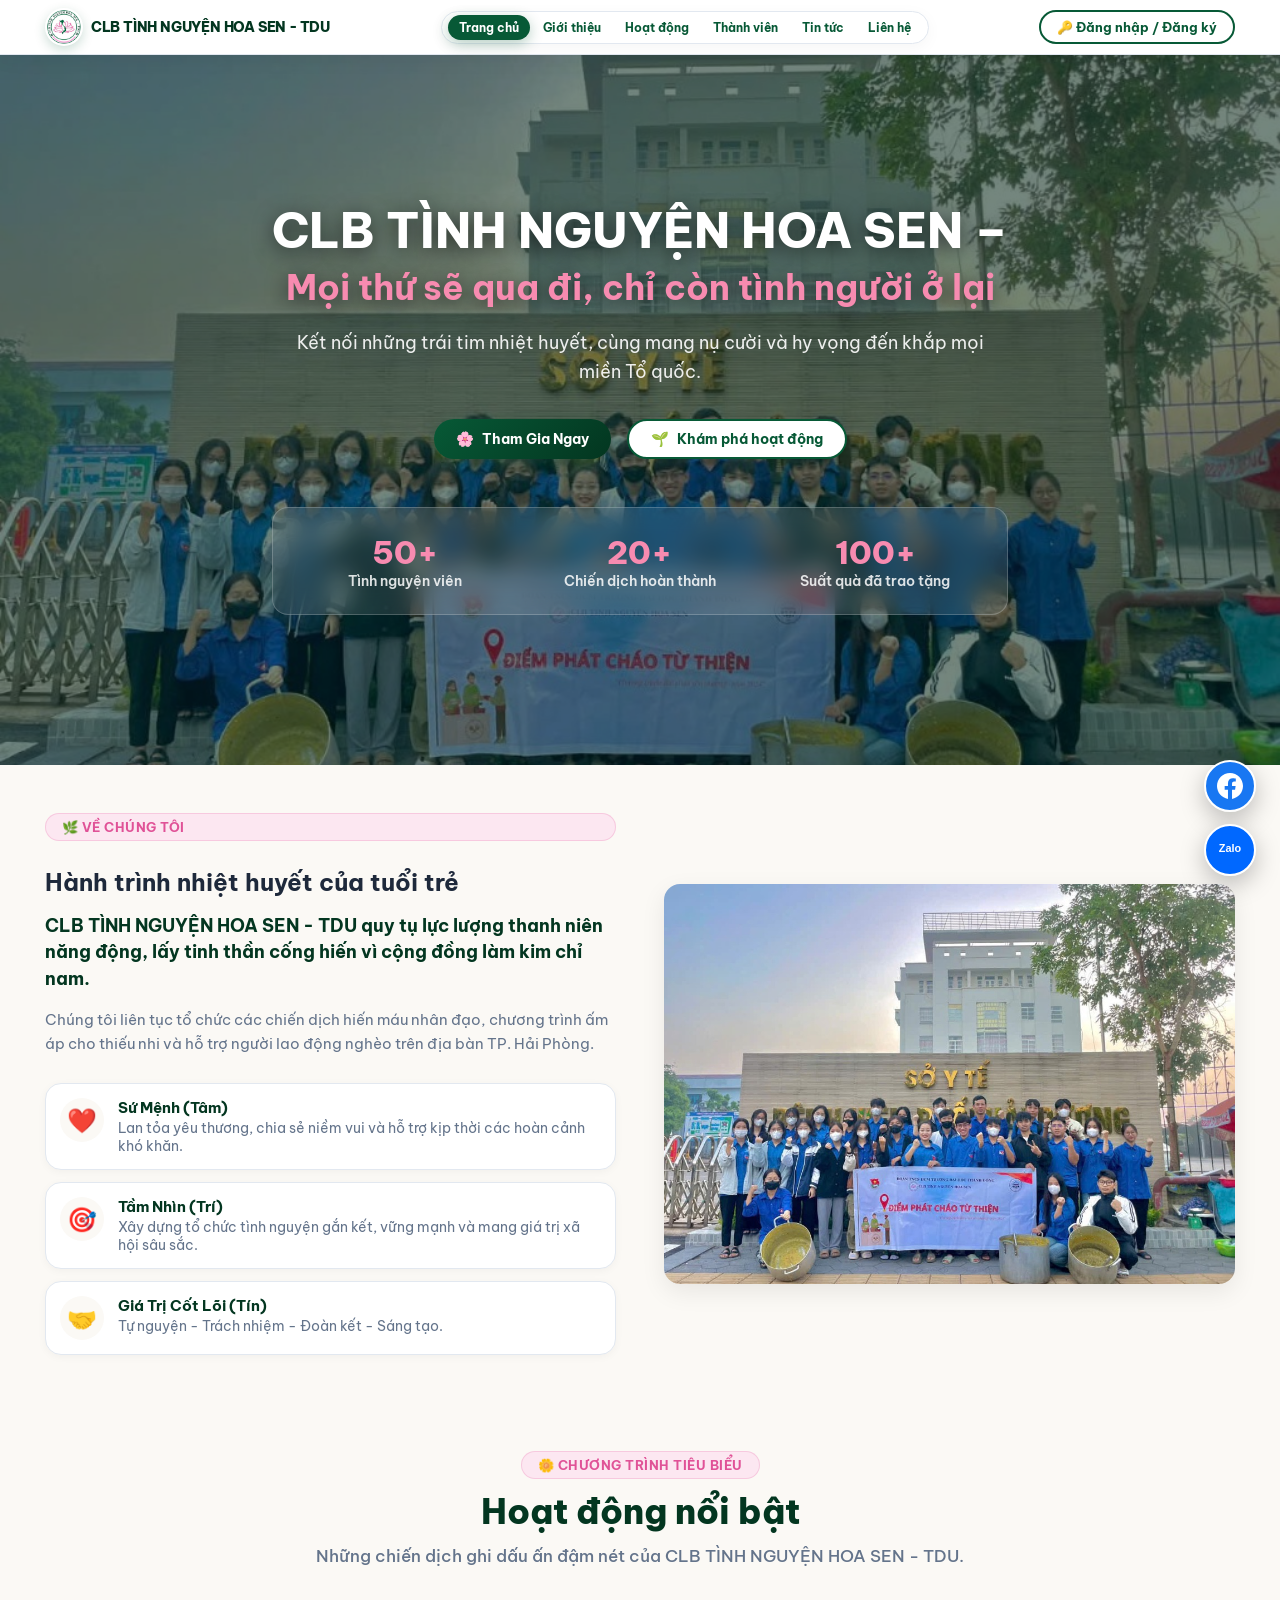
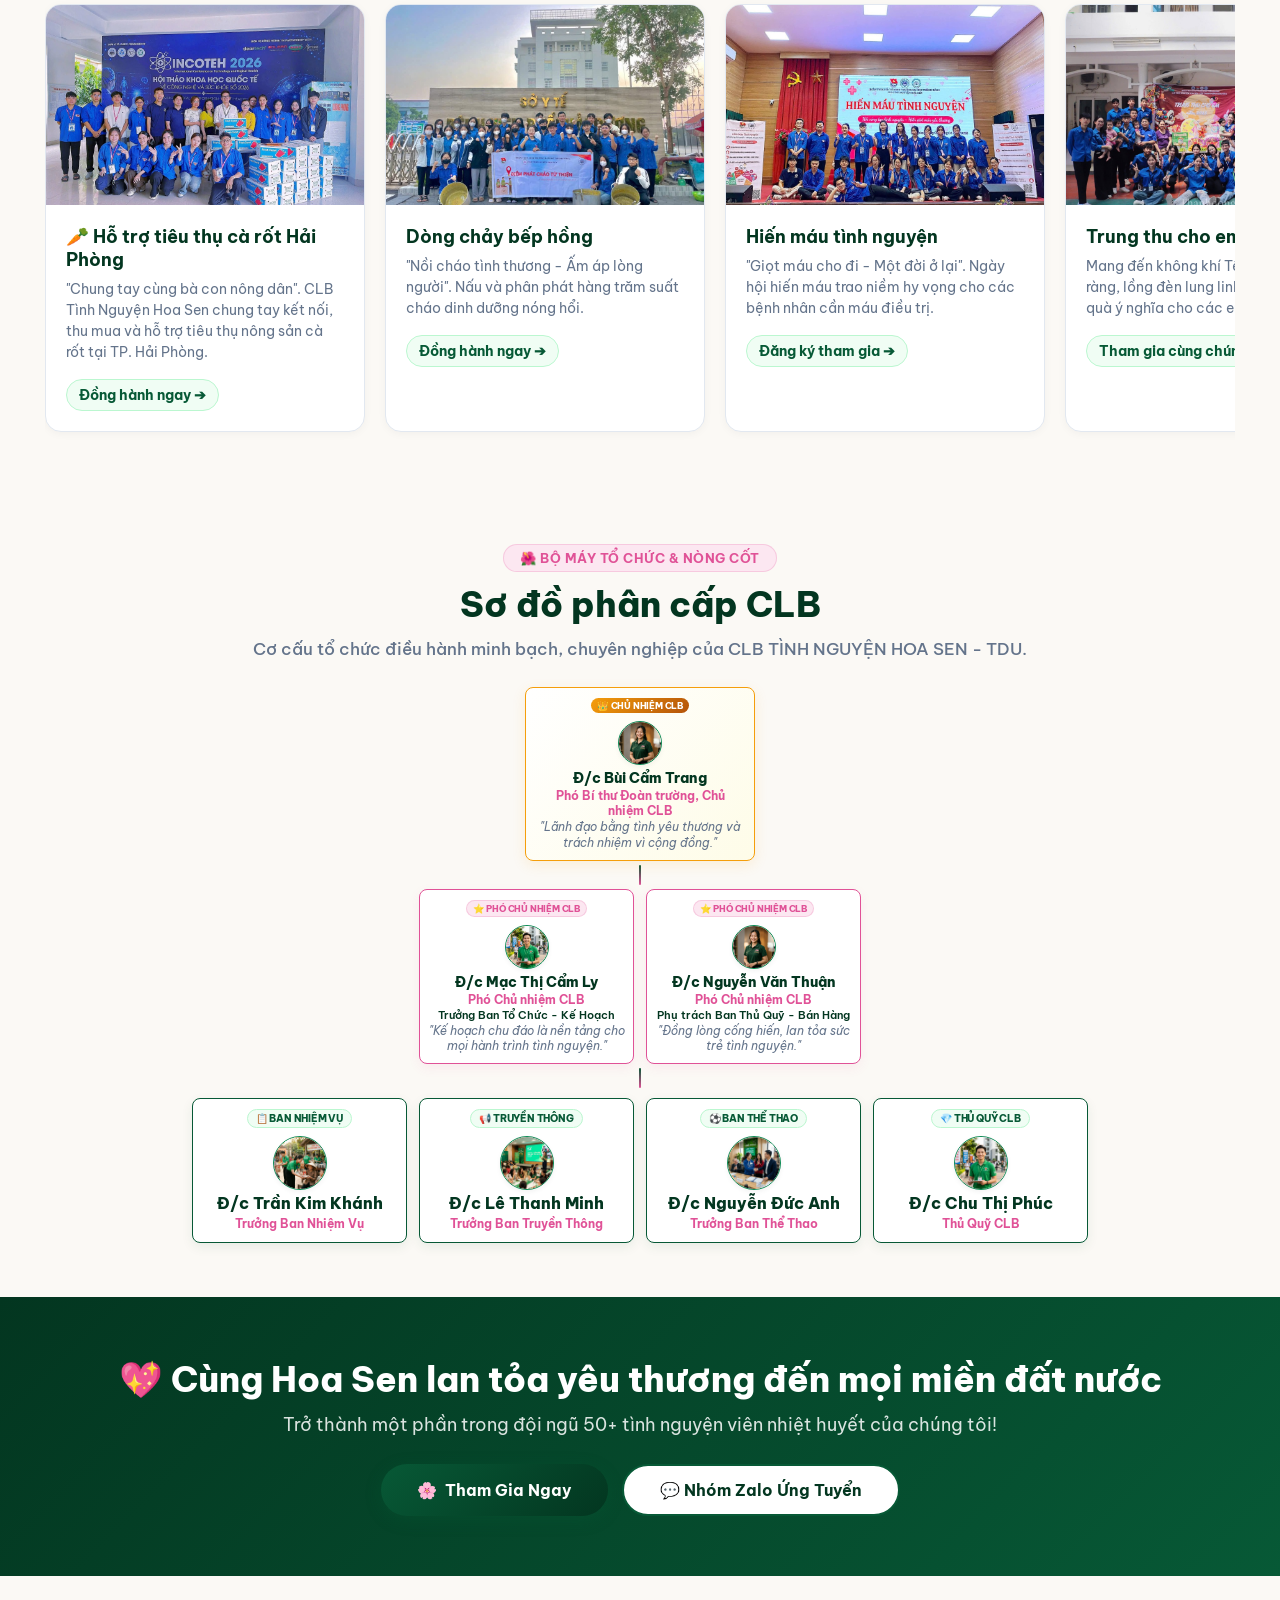
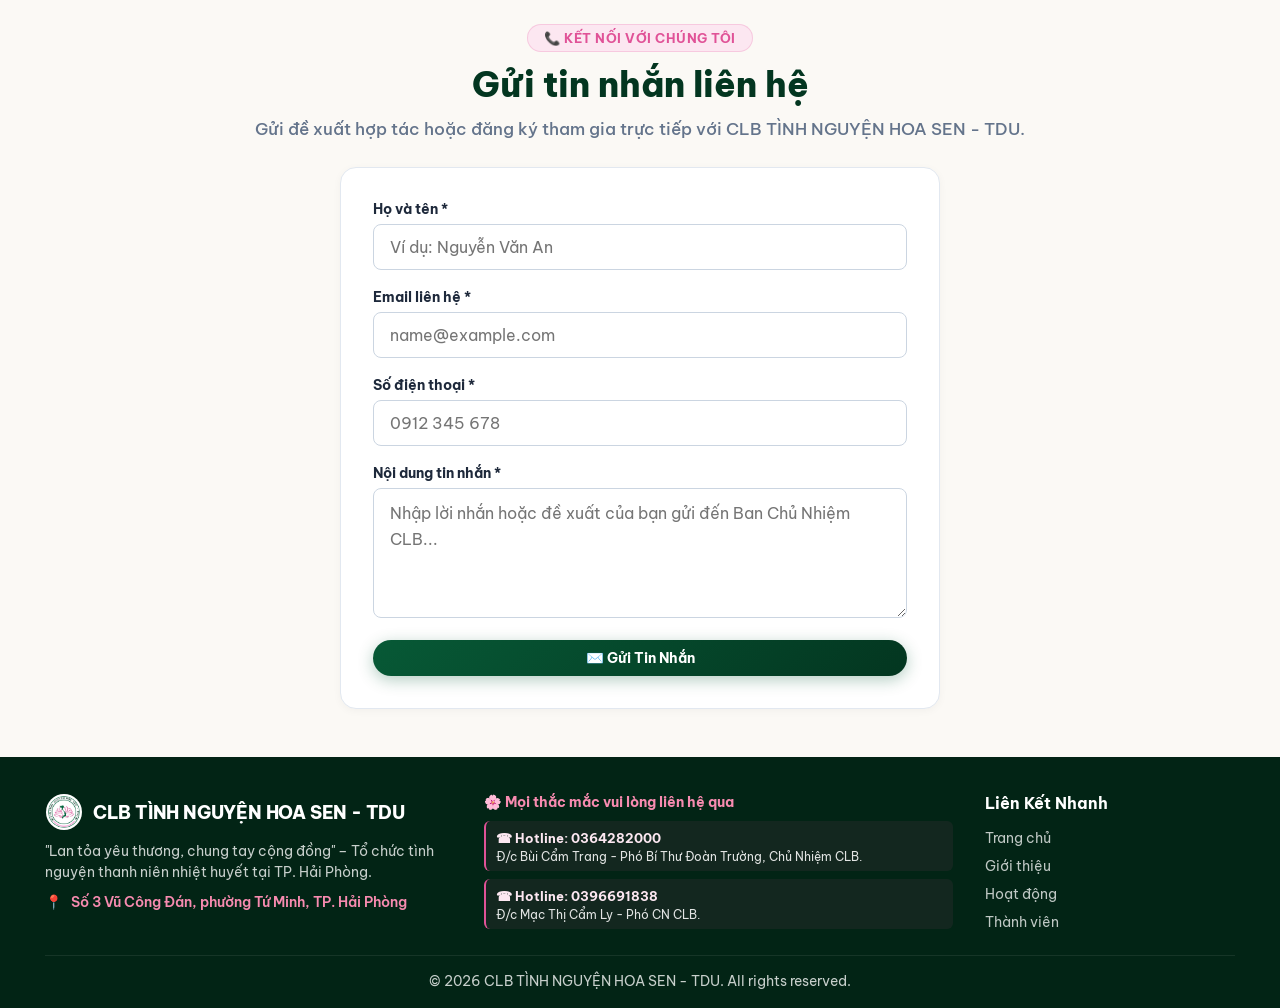
==== commit 5dec9447: "Add files via upload" ====
--- a/public/index.html
+++ b/public/index.html
@@ -5,6 +5,9 @@
     <meta name="viewport" content="width=device-width, initial-scale=1.0, maximum-scale=1.0, user-scalable=no">
     <title>CLB TÌNH NGUYỆN HOA SEN - TDU</title>
     <meta name="description" content="Trang web chính thức của CLB TÌNH NGUYỆN HOA SEN - TDU tại TP. Hải Phòng. Đội ngũ 50+ tình nguyện viên, 20+ chiến dịch hoàn thành, 100+ suất quà trao tặng.">
+    <link rel="preconnect" href="https://fonts.googleapis.com">
+    <link rel="preconnect" href="https://fonts.gstatic.com" crossorigin>
+    <link href="https://fonts.googleapis.com/css2?family=Be+Vietnam+Pro:ital,wght@0,300;0,400;0,500;0,600;0,700;0,800;0,900;1,400;1,600&family=Plus+Jakarta+Sans:ital,wght@0,400;0,500;0,600;0,700;0,800;1,400;1,600&display=swap" rel="stylesheet">
     <link rel="stylesheet" href="css/style.css">
 </head>
 <body>
@@ -38,7 +41,6 @@
                     <li><a href="#members" class="nav-link">Thành viên</a></li>
                     <li><a href="#news" class="nav-link">Tin tức</a></li>
                     <li><a href="#contact" class="nav-link">Liên hệ</a></li>
-                    <li class="mobile-login-item"><a href="javascript:void(0)" class="nav-link js-open-login-modal" style="color: var(--accent-pink);">🔑 Đăng nhập / Đăng ký</a></li>
                 </ul>
             </nav>
 
@@ -68,7 +70,7 @@
 
         <div class="container hero-content">
             <h1 class="hero-title" id="heroTitleDisplay">
-                CLB TÌNH NGUYỆN HOA SEN – <span>Lan tỏa yêu thương chung tay vì cộng đồng</span>
+                CLB TÌNH NGUYỆN HOA SEN – <span>Mọi thứ sẽ qua đi, chỉ còn tình người ở lại</span>
             </h1>
             
             <p class="hero-desc" id="heroSubtitleDisplay">
@@ -177,10 +179,21 @@
                 <div class="activities-grid-slider" id="activitiesGrid">
                     <div class="activity-card">
                         <div class="card-img-holder">
-                            <img src="images/banner1.jpg" alt="Phát cháo từ thiện">
+                            <img src="images/carrots_support.jpg" alt="Chung tay hỗ trợ tiêu thụ cà rốt Hải Phòng">
                         </div>
                         <div class="card-body">
-                            <h3 class="card-title">Phát cháo từ thiện</h3>
+                            <h3 class="card-title">🥕 Hỗ trợ tiêu thụ cà rốt Hải Phòng</h3>
+                            <p class="card-text">"Chung tay cùng bà con nông dân". CLB Tình Nguyện Hoa Sen chung tay kết nối, thu mua và hỗ trợ tiêu thụ nông sản cà rốt tại TP. Hải Phòng.</p>
+                            <a href="javascript:void(0)" class="card-link js-open-register">Đồng hành ngay ➔</a>
+                        </div>
+                    </div>
+
+                    <div class="activity-card">
+                        <div class="card-img-holder">
+                            <img src="images/banner1.jpg" alt="Dòng chảy bếp hồng">
+                        </div>
+                        <div class="card-body">
+                            <h3 class="card-title">Dòng chảy bếp hồng</h3>
                             <p class="card-text">"Nồi cháo tình thương - Ấm áp lòng người". Nấu và phân phát hàng trăm suất cháo dinh dưỡng nóng hổi.</p>
                             <a href="javascript:void(0)" class="card-link js-open-register">Đồng hành ngay ➔</a>
                         </div>
@@ -235,74 +248,107 @@
     </section>
 
     <!-- ====================================================================
-         THÀNH VIÊN CLB (BAN CHỦ NHIỆM)
+         SƠ ĐỒ TỔ CHỨC PHÂN CẤP CLB (HIERARCHICAL ORG CHART)
          ==================================================================== -->
     <section class="members" id="members">
         <div class="container">
             <div class="section-header">
-                <div class="section-tag">🌺 Ban Chủ Nhiệm & Nòng Cốt</div>
-                <h2 class="section-title">Thành viên tiêu biểu</h2>
-                <p class="section-subtitle">Gặp gỡ 8 đồng chí lãnh đạo nhiệt huyết dẫn dắt các phong trào của CLB.</p>
-            </div>
-
-            <div class="slider-wrapper-outer">
-                <div class="members-slider" id="membersSlider">
-                    <div class="member-card-slide">
-                        <div class="member-avatar"><img src="images/pres.jpg" alt="Đ/c Bùi Cẩm Trang"></div>
-                        <h3 class="member-name">Đ/c Bùi Cẩm Trang</h3>
-                        <div class="member-role">Phó Bí thư Đoàn trường, Chủ nhiệm CLB</div>
-                        <p class="member-quote">"Lãnh đạo bằng tình yêu thương và trách nhiệm vì cộng đồng."</p>
-                    </div>
-
-                    <div class="member-card-slide">
-                        <div class="member-avatar"><img src="images/vpres.jpg" alt="Đ/c Mạc Thị Cẩm Ly"></div>
-                        <h3 class="member-name">Đ/c Mạc Thị Cẩm Ly</h3>
-                        <div class="member-role">Phó Chủ nhiệm CLB, Trưởng Ban Tổ Chức - Kế Hoạch</div>
-                        <p class="member-quote">"Kế hoạch chu đáo là nền tảng cho mọi hành trình tình nguyện thành công."</p>
-                    </div>
-
-                    <div class="member-card-slide">
-                        <div class="member-avatar"><img src="images/pres.jpg" alt="Đ/c Bùi Thuận An"></div>
-                        <h3 class="member-name">Đ/c Bùi Thuận An</h3>
-                        <div class="member-role">Phó Chủ nhiệm CLB</div>
-                        <p class="member-quote">"Đồng lòng cống hiến, lan tỏa sức trẻ tình nguyện."</p>
-                    </div>
-
-                    <div class="member-card-slide">
-                        <div class="member-avatar"><img src="images/charity.jpg" alt="Đ/c Trần Kim Khánh"></div>
-                        <h3 class="member-name">Đ/c Trần Kim Khánh</h3>
-                        <div class="member-role">Phó Chủ nhiệm CLB</div>
-                        <p class="member-quote">"Sẵn sàng nhận nhiệm vụ, sẵn sàng cống hiến hết mình."</p>
-                    </div>
-
-                    <div class="member-card-slide">
-                        <div class="member-avatar"><img src="images/workshop.jpg" alt="Đ/c Lê Thanh Minh"></div>
-                        <h3 class="member-name">Đ/c Lê Thanh Minh</h3>
-                        <div class="member-role">Trưởng Ban Phong Trào - Truyền Thông</div>
-                        <p class="member-quote">"Lan tỏa câu chuyện tử tế đến với hàng triệu trái tim."</p>
-                    </div>
-
-                    <div class="member-card-slide">
-                        <div class="member-avatar"><img src="images/student.jpg" alt="Đ/c Nguyễn Đức Anh"></div>
-                        <h3 class="member-name">Đ/c Nguyễn Đức Anh</h3>
-                        <div class="member-role">Trưởng Ban Thể Thao</div>
-                        <p class="member-quote">"Rèn luyện thể lực, thắt chặt tinh thần đồng đội nhiệt huyết."</p>
-                    </div>
-
-                    <div class="member-card-slide">
-                        <div class="member-avatar"><img src="images/env.jpg" alt="Đ/c Trần Thị Nguyên"></div>
-                        <h3 class="member-name">Đ/c Trần Thị Nguyên</h3>
-                        <div class="member-role">Trưởng Ban Thủ Quỹ - Bán Hàng</div>
-                        <p class="member-quote">"Gây quỹ yêu thương từ những sản phẩm nhỏ bé đầy ý nghĩa."</p>
-                    </div>
-
-                    <div class="member-card-slide">
-                        <div class="member-avatar"><img src="images/vpres.jpg" alt="Đ/c Chu Thị Phúc"></div>
-                        <h3 class="member-name">Đ/c Chu Thị Phúc</h3>
-                        <div class="member-role">Phụ trách Tài Chính - Ban Thủ Quỹ - Bán Hàng</div>
-                        <p class="member-quote">"Minh bạch, cẩn trọng trong từng nguồn quỹ từ thiện."</p>
-                    </div>
-                </div>
+                <div class="section-tag">🌺 Bộ Máy Tổ Chức & Nòng Cốt</div>
+                <h2 class="section-title">Sơ đồ phân cấp CLB</h2>
+                <p class="section-subtitle">Cơ cấu tổ chức điều hành minh bạch, chuyên nghiệp của CLB TÌNH NGUYỆN HOA SEN - TDU.</p>
+            </div>
+
+            <!-- ORG CHART TREE WRAPPER -->
+            <div class="org-tree-container">
+                <!-- TẦNG 1: CHỦ NHIỆM CLB (LEVEL 1) -->
+                <div class="org-level level-1">
+                    <div class="org-card card-president">
+                        <div class="org-badge">👑 CHỦ NHIỆM CLB</div>
+                        <div class="org-avatar">
+                            <img src="images/pres.jpg" alt="Đ/c Bùi Cẩm Trang">
+                        </div>
+                        <h3 class="org-name">Đ/c Bùi Cẩm Trang</h3>
+                        <div class="org-role">Phó Bí thư Đoàn trường, Chủ nhiệm CLB</div>
+                        <p class="org-quote">"Lãnh đạo bằng tình yêu thương và trách nhiệm vì cộng đồng."</p>
+                    </div>
+                </div>
+
+                <!-- ĐƯỜNG NỐI DỌC CÂN ĐỐI -->
+                <div class="org-connector-vertical"></div>
+
+                <!-- TẦNG 2: PHÓ CHỦ NHIỆM CLB (LEVEL 2) -->
+                <div class="org-level level-2">
+                    <div class="org-row">
+                        <div class="org-card card-vpres">
+                            <div class="org-badge">⭐ PHÓ CHỦ NHIỆM CLB</div>
+                            <div class="org-avatar">
+                                <img src="images/vpres.jpg" alt="Đ/c Mạc Thị Cẩm Ly">
+                            </div>
+                            <h3 class="org-name">Đ/c Mạc Thị Cẩm Ly</h3>
+                            <div class="org-role">Phó Chủ nhiệm CLB<span class="org-sub-role">Trưởng Ban Tổ Chức - Kế Hoạch</span></div>
+                            <p class="org-quote">"Kế hoạch chu đáo là nền tảng cho mọi hành trình tình nguyện."</p>
+                        </div>
+
+                        <div class="org-card card-vpres">
+                            <div class="org-badge">⭐ PHÓ CHỦ NHIỆM CLB</div>
+                            <div class="org-avatar">
+                                <img src="images/pres.jpg" alt="Đ/c Nguyễn Văn Thuận">
+                            </div>
+                            <h3 class="org-name">Đ/c Nguyễn Văn Thuận</h3>
+                            <div class="org-role">Phó Chủ nhiệm CLB<span class="org-sub-role">Phụ trách Ban Thủ Quỹ - Bán Hàng</span></div>
+                            <p class="org-quote">"Đồng lòng cống hiến, lan tỏa sức trẻ tình nguyện."</p>
+                        </div>
+                    </div>
+                </div>
+
+                <!-- ĐƯỜNG NỐI DỌC CÂN ĐỐI -->
+                <div class="org-connector-vertical"></div>
+
+                <!-- TẦNG 3: CÁC BAN NGÀNH & TRƯỞNG BAN (LEVEL 3 - ĐỒNG BỘ ĐẸP NHƯ TẦNG 1 & 2) -->
+                <div class="org-level level-3">
+                    <div class="org-row">
+                        <!-- BAN NHIỆM VỤ -->
+                        <div class="org-card card-dept">
+                            <div class="org-badge">📋 BAN NHIỆM VỤ</div>
+                            <div class="org-avatar">
+                                <img src="images/charity.jpg" alt="Đ/c Trần Kim Khánh">
+                            </div>
+                            <h3 class="org-name">Đ/c Trần Kim Khánh</h3>
+                            <div class="org-role">Trưởng Ban Nhiệm Vụ</div>
+                        </div>
+
+                        <!-- BAN PHONG TRÀO - TRUYỀN THÔNG -->
+                        <div class="org-card card-dept">
+                            <div class="org-badge">📢 TRUYỀN THÔNG</div>
+                            <div class="org-avatar">
+                                <img src="images/workshop.jpg" alt="Đ/c Lê Thanh Minh">
+                            </div>
+                            <h3 class="org-name">Đ/c Lê Thanh Minh</h3>
+                            <div class="org-role">Trưởng Ban Truyền Thông</div>
+                        </div>
+
+                        <!-- BAN THỂ THAO -->
+                        <div class="org-card card-dept">
+                            <div class="org-badge">⚽ BAN THỂ THAO</div>
+                            <div class="org-avatar">
+                                <img src="images/student.jpg" alt="Đ/c Nguyễn Đức Anh">
+                            </div>
+                            <h3 class="org-name">Đ/c Nguyễn Đức Anh</h3>
+                            <div class="org-role">Trưởng Ban Thể Thao</div>
+                        </div>
+
+                        <!-- THỦ QUỸ CLB -->
+                        <div class="org-card card-dept">
+                            <div class="org-badge">💎 THỦ QUỸ CLB</div>
+                            <div class="org-avatar">
+                                <img src="images/vpres.jpg" alt="Đ/c Chu Thị Phúc">
+                            </div>
+                            <h3 class="org-name">Đ/c Chu Thị Phúc</h3>
+                            <div class="org-role">Thủ Quỹ CLB</div>
+                        </div>
+                    </div>
+                </div>
+
             </div>
         </div>
     </section>
@@ -318,7 +364,7 @@
                 <button class="btn btn-primary btn-cta-lg js-open-register">
                     <span>🌸</span> Tham Gia Ngay
                 </button>
-                <a href="https://zalo.me/g/jnkxkg639" target="_blank" class="btn btn-secondary btn-cta-lg js-protected-zalo" style="background: #ffffff; color: var(--primary-dark);">
+                <a href="https://zalo.me/g/bxsplwuxbc63rbsmizrt" target="_blank" class="btn btn-secondary btn-cta-lg js-protected-zalo" style="background: #ffffff; color: var(--primary-dark);">
                     💬 Nhóm Zalo Ứng Tuyển
                 </a>
             </div>
@@ -399,6 +445,20 @@
                 </div>
 
                 <div>
+                    <h4 class="footer-heading" style="color: #f78bb0; margin-bottom: 10px; font-size: 0.88rem;">🌸 Mọi thắc mắc vui lòng liên hệ qua</h4>
+                    <div style="display: flex; flex-direction: column; gap: 8px;">
+                        <div style="background: rgba(224, 82, 151, 0.08); border-left: 2.5px solid #e05297; padding: 6px 10px; border-radius: 6px;">
+                            <a href="tel:0364282000" style="color: #fce7f1; font-weight: 700; font-size: 0.84rem; text-decoration: none; display: inline-block;">☎ Hotline: 0364282000</a>
+                            <div style="color: rgba(255,255,255,0.88); font-size: 0.76rem; margin-top: 2px; line-height: 1.3;">Đ/c Bùi Cẩm Trang - Phó Bí Thư Đoàn Trường, Chủ Nhiệm CLB.</div>
+                        </div>
+                        <div style="background: rgba(224, 82, 151, 0.08); border-left: 2.5px solid #e05297; padding: 6px 10px; border-radius: 6px;">
+                            <a href="tel:0396691838" style="color: #fce7f1; font-weight: 700; font-size: 0.84rem; text-decoration: none; display: inline-block;">☎ Hotline: 0396691838</a>
+                            <div style="color: rgba(255,255,255,0.88); font-size: 0.76rem; margin-top: 2px; line-height: 1.3;">Đ/c Mạc Thị Cẩm Ly - Phó CN CLB.</div>
+                        </div>
+                    </div>
+                </div>
+
+                <div>
                     <h4 class="footer-heading">Liên Kết Nhanh</h4>
                     <ul class="footer-links">
                         <li><a href="#hero">Trang chủ</a></li>
@@ -426,7 +486,7 @@
         </a>
 
         <!-- LOGO ZALO CHUẨN XÁC (INLINE HD VECTOR SVG) -->
-        <a href="https://zalo.me/g/jnkxkg639" target="_blank" class="floating-btn zalo js-protected-zalo" title="Nhóm Zalo Ứng Tuyển">
+        <a href="https://zalo.me/g/bxsplwuxbc63rbsmizrt" target="_blank" class="floating-btn zalo js-protected-zalo" title="Nhóm Zalo Ứng Tuyển">
             <svg width="34" height="34" viewBox="0 0 500 500" fill="none" xmlns="http://www.w3.org/2000/svg">
                 <path d="M438.5 168.6C423.7 72.8 335.7 0 230 0 103 0 0 103 0 230c0 46.9 14.1 90.6 38.3 127L7 483l131-34.3c35.4 20.3 76.4 31.8 120.1 31.8 127 0 230-103 230-230 0-28.7-5.3-56.2-19.6-81.9z" fill="#0068FF"/>
                 <text x="250" y="275" font-size="160" font-weight="900" text-anchor="middle" fill="#ffffff" font-family="Arial, Helvetica, sans-serif">Zalo</text>
@@ -500,7 +560,7 @@
                 <div style="font-size: 0.88rem; color: #1e3a8a; font-weight: 700;">
                     💬 Hoặc tham gia trao đổi trực tiếp:
                 </div>
-                <a href="https://zalo.me/g/jnkxkg639" target="_blank" class="btn btn-primary js-protected-zalo" style="padding: 6px 14px; font-size: 0.85rem; background: #0068ff; box-shadow: 0 4px 12px rgba(0,104,255,0.3);">
+                <a href="https://zalo.me/g/bxsplwuxbc63rbsmizrt" target="_blank" class="btn btn-primary js-protected-zalo" style="padding: 6px 14px; font-size: 0.85rem; background: #0068ff; box-shadow: 0 4px 12px rgba(0,104,255,0.3);">
                     👉 Nhóm Zalo Ứng Tuyển
                 </a>
             </div>
@@ -510,15 +570,9 @@
                     <label class="form-label">Họ và tên *</label>
                     <input type="text" id="regName" class="form-input" placeholder="Ví dụ: Nguyễn Văn An" required>
                 </div>
-                <div style="display: grid; grid-template-columns: 1fr 1fr; gap: 14px;">
-                    <div class="form-group">
-                        <label class="form-label">Mã sinh viên</label>
-                        <input type="text" id="regStudentId" class="form-input" placeholder="SV2026">
-                    </div>
-                    <div class="form-group">
-                        <label class="form-label">Số điện thoại *</label>
-                        <input type="tel" id="regPhone" class="form-input" placeholder="0912 345 678" required>
-                    </div>
+                <div class="form-group">
+                    <label class="form-label">Số điện thoại *</label>
+                    <input type="tel" id="regPhone" class="form-input" placeholder="0912 345 678" required>
                 </div>
                 <div class="form-group">
                     <label class="form-label">Email *</label>
--- a/public/css/style.css
+++ b/public/css/style.css
@@ -20,6 +20,8 @@
     --radius-md: 16px;
     --radius-lg: 24px;
     --radius-full: 9999px;
+    --font-main: 'Be Vietnam Pro', 'Plus Jakarta Sans', -apple-system, BlinkMacSystemFont, "Segoe UI", Roboto, sans-serif;
+    --font-heading: 'Be Vietnam Pro', 'Plus Jakarta Sans', sans-serif;
     --transition: all 0.25s cubic-bezier(0.16, 1, 0.3, 1);
 }
 
@@ -32,7 +34,7 @@
 
 html {
     scroll-behavior: smooth;
-    font-family: 'Inter', system-ui, -apple-system, sans-serif;
+    font-family: var(--font-main);
     color: var(--text-dark);
     background-color: var(--bg-light);
 }
@@ -49,10 +51,10 @@
 
 /* NGĂN CÁCH CÁC DANH MỤC */
 section { margin: 0 !important; padding: 48px 0; border: none; }
-.section-header { text-align: center; max-width: 720px; margin: 0 auto 28px auto; }
+.section-header { text-align: center; max-width: 1180px; margin: 0 auto 28px auto; }
 .section-tag { display: inline-flex; align-items: center; gap: 8px; padding: 5px 16px; background: var(--accent-pink-soft); color: var(--accent-pink); border-radius: var(--radius-full); font-size: 0.82rem; font-weight: 700; letter-spacing: 0.5px; text-transform: uppercase; margin-bottom: 10px; border: 1px solid rgba(224, 82, 151, 0.2); }
 .section-title { font-size: 2.2rem; font-weight: 800; margin-bottom: 12px; color: var(--primary-dark); }
-.section-subtitle { font-size: 1.02rem; color: var(--text-muted); }
+.section-subtitle { font-size: clamp(0.98rem, 1.3vw, 1.18rem); font-weight: 500; color: var(--text-muted); white-space: nowrap; max-width: 100%; overflow: hidden; text-overflow: ellipsis; }
 
 /* PURE WHITE HEADER NAVBAR - STRICTLY 1 SINGLE HORIZONTAL LINE */
 .header {
@@ -91,12 +93,13 @@
     display: flex;
     align-items: center;
     gap: 8px;
-    font-family: 'Outfit', sans-serif;
+    font-family: 'Be Vietnam Pro', sans-serif !important;
     font-weight: 800;
     font-size: clamp(0.9rem, 1.1vw, 1.15rem);
     color: var(--primary-dark);
     white-space: nowrap;
     flex-shrink: 0;
+    letter-spacing: -0.2px;
 }
 
 .logo-wrapper {
@@ -130,6 +133,8 @@
 }
 
 .logo:hover .logo-img, .logo:hover .logo-fallback-svg { transform: scale(1.08) rotate(5deg); }
+
+.mobile-login-item { display: none !important; }
 
 /* Pure White Menu Container - 1 Single Horizontal Line */
 .nav-menu {
@@ -463,20 +468,345 @@
     transform: scale(0.94) !important;
 }
 
-/* MEMBERS SLIDER */
-.slider-wrapper-outer { 
-    overflow-x: auto; 
-    -webkit-overflow-scrolling: touch;
-    scroll-snap-type: x mandatory;
-    padding: 10px 0 16px 0; 
-}
-.members-slider { display: flex; gap: 18px; transition: transform 0.6s ease-in-out; }
-.member-card-slide { min-width: 260px; width: 260px; background: #ffffff; padding: 24px 18px; border-radius: var(--radius-md); border: 1px solid #e2e8f0; text-align: center; box-shadow: var(--shadow-sm); scroll-snap-align: center; }
-.member-avatar { width: 90px; height: 90px; border-radius: 50%; margin: 0 auto 14px auto; overflow: hidden; border: 3px solid var(--accent-pink-soft); }
-.member-avatar img { width: 100%; height: 100%; object-fit: cover; }
-.member-name { font-size: 1.05rem; font-weight: 700; color: var(--primary-dark); margin-bottom: 4px; }
-.member-role { font-size: 0.82rem; font-weight: 600; color: var(--accent-pink); margin-bottom: 10px; }
-.member-quote { font-size: 0.82rem; font-style: italic; color: var(--text-muted); line-height: 1.4; }
+/* HIERARCHICAL ORG CHART (CÁCH LỀ 2CM MỖI BÊN CHUẨN XÁC) */
+.org-tree-container {
+    display: flex;
+    flex-direction: column;
+    align-items: center;
+    width: 100%;
+    max-width: 100%;
+    padding-left: 2cm !important;
+    padding-right: 2cm !important;
+    margin: 0 auto;
+    position: relative;
+}
+
+.org-level {
+    width: 100%;
+    display: flex;
+    justify-content: center;
+    position: relative;
+}
+
+/* Level 1 - Chủ nhiệm Card VIP */
+.card-president {
+    background: linear-gradient(135deg, #ffffff 0%, #fefce8 100%);
+    border: 1.5px solid #f59e0b !important;
+    box-shadow: 0 4px 14px rgba(245, 158, 11, 0.12) !important;
+    max-width: 230px !important;
+    width: 100%;
+    padding: 10px 12px !important;
+}
+
+.card-president .org-badge {
+    background: linear-gradient(135deg, #f59e0b 0%, #b45309 100%);
+    color: #ffffff;
+}
+
+/* Level 2 - Phó chủ nhiệm Cards (Nằm 1 Hàng Ngang Duy Nhất, Không Xuống Dòng) */
+.level-2 .org-row {
+    display: flex;
+    flex-wrap: nowrap !important;
+    gap: 12px;
+    justify-content: center;
+    align-items: stretch;
+    width: 100%;
+    max-width: 100%;
+}
+
+.card-vpres {
+    background: #ffffff;
+    border: 1.5px solid #e05297 !important;
+    box-shadow: 0 4px 12px rgba(224, 82, 151, 0.08) !important;
+    flex: 1 1 0 !important;
+    min-width: 0 !important;
+    max-width: 215px !important;
+    width: 100%;
+    padding: 10px 8px !important;
+}
+
+.card-vpres .org-badge {
+    background: var(--accent-pink-soft);
+    color: var(--accent-pink);
+    border: 1px solid rgba(224, 82, 151, 0.2);
+}
+
+/* Level 3 - Department Cards (To Đều Bằng Cấp 1 và Cấp 2) */
+.card-dept {
+    background: #ffffff;
+    border: 1.5px solid #075936 !important;
+    box-shadow: 0 4px 12px rgba(7, 89, 54, 0.08) !important;
+    flex: 1 1 0 !important;
+    min-width: 0 !important;
+    max-width: 215px !important;
+    width: 100%;
+    padding: 10px 8px !important;
+}
+
+.card-dept .org-badge {
+    background: #f0fdf4;
+    color: var(--primary);
+    border: 1px solid #bbf7d0;
+    font-size: 0.62rem !important;
+    padding: 2px 8px !important;
+}
+
+.card-dept .org-avatar {
+    width: 54px !important;
+    height: 54px !important;
+}
+
+.card-dept .org-name {
+    font-size: 0.98rem !important;
+}
+
+.card-dept .org-role {
+    font-size: 0.78rem !important;
+}
+
+/* Level 3 - 1 Single Horizontal Row (Dải Đều 100%) */
+.level-3 {
+    width: 100%;
+    max-width: 1100px;
+    margin: 0 auto;
+}
+
+.level-3 .org-row {
+    display: flex;
+    flex-wrap: nowrap !important;
+    gap: 12px;
+    justify-content: center !important;
+    align-items: stretch;
+    width: 100%;
+    max-width: 100%;
+    padding: 6px 0;
+}
+
+.level-3 .org-card {
+    flex: 1 1 0 !important;
+    min-width: 0 !important;
+    max-width: 215px !important;
+    padding: 10px 8px !important;
+}
+
+.org-card {
+    padding: 10px 8px;
+    border-radius: var(--radius-sm);
+    text-align: center;
+    position: relative;
+    transition: var(--transition);
+}
+
+.org-card:hover {
+    transform: translateY(-2px);
+}
+
+.org-badge {
+    display: inline-block;
+    padding: 2px 6px;
+    border-radius: 12px;
+    font-size: 0.58rem;
+    font-weight: 800;
+    font-family: 'Be Vietnam Pro', sans-serif !important;
+    letter-spacing: -0.2px;
+    margin-bottom: 4px;
+    white-space: nowrap;
+    max-width: 100%;
+    overflow: hidden;
+    text-overflow: ellipsis;
+}
+
+.org-avatar {
+    width: 44px;
+    height: 44px;
+    border-radius: 50%;
+    margin: 0 auto 4px auto;
+    overflow: hidden;
+    border: 1.5px solid var(--primary-light);
+    box-shadow: 0 2px 5px rgba(0, 0, 0, 0.05);
+}
+
+.org-avatar img {
+    width: 100%;
+    height: 100%;
+    object-fit: cover;
+}
+
+.org-name {
+    font-size: 0.90rem;
+    font-weight: 800;
+    color: var(--primary-dark);
+    margin-bottom: 2px;
+    white-space: normal !important;
+    word-break: normal;
+    line-height: 1.25;
+}
+
+.org-role {
+    font-size: 0.72rem;
+    font-weight: 700;
+    color: var(--accent-pink);
+    line-height: 1.3;
+    white-space: normal !important;
+    word-break: normal;
+}
+
+.org-sub-role {
+    display: block;
+    font-size: 0.66rem;
+    font-weight: 600;
+    color: var(--primary-dark);
+    margin-top: 1px;
+}
+
+.org-quote {
+    font-size: 0.74rem;
+    font-style: italic;
+    color: var(--text-muted);
+    line-height: 1.3;
+}
+
+/* Connector lines vertical */
+.org-connector-vertical {
+    width: 2px;
+    height: 20px;
+    background: linear-gradient(to bottom, var(--primary) 0%, var(--accent-pink) 100%);
+    margin: 4px 0;
+    border-radius: 2px;
+}
+
+/* Level 3 - Departments Grid (Compact) */
+.org-departments-grid {
+    display: grid;
+    grid-template-columns: repeat(2, 1fr);
+    gap: 14px;
+    width: 100%;
+}
+
+.dept-box {
+    background: #ffffff;
+    border-radius: var(--radius-sm);
+    border: 1px solid #e2e8f0;
+    padding: 14px 16px;
+    box-shadow: var(--shadow-sm);
+    transition: var(--transition);
+}
+
+.dept-box:hover {
+    box-shadow: var(--shadow-md);
+    border-color: var(--primary-light);
+}
+
+.dept-header {
+    display: flex;
+    align-items: center;
+    gap: 10px;
+    margin-bottom: 10px;
+    padding-bottom: 8px;
+    border-bottom: 1px dashed #cbd5e1;
+}
+
+.dept-icon {
+    font-size: 1.2rem;
+    width: 36px;
+    height: 36px;
+    background: var(--bg-light);
+    border-radius: 50%;
+    display: flex;
+    align-items: center;
+    justify-content: center;
+    flex-shrink: 0;
+    border: 1px solid #e2e8f0;
+}
+
+.dept-title {
+    font-size: 0.92rem;
+    font-weight: 800;
+    color: var(--primary-dark);
+}
+
+.dept-sub {
+    font-size: 0.74rem;
+    color: var(--text-muted);
+    font-weight: 500;
+}
+
+.dept-members-list {
+    display: flex;
+    flex-direction: column;
+    gap: 8px;
+}
+
+.dept-member-item {
+    display: flex;
+    align-items: center;
+    gap: 8px;
+    padding: 6px 10px;
+    background: #f8fafc;
+    border-radius: 8px;
+    border: 1px solid #f1f5f9;
+}
+
+.dept-member-item.leader {
+    background: #f0fdf4;
+    border-color: #bbf7d0;
+}
+
+.dept-member-item img {
+    width: 32px;
+    height: 32px;
+    border-radius: 50%;
+    object-fit: cover;
+    border: 1.5px solid var(--primary);
+}
+
+.dept-member-avatar-placeholder {
+    width: 32px;
+    height: 32px;
+    border-radius: 50%;
+    background: #e2e8f0;
+    display: flex;
+    align-items: center;
+    justify-content: center;
+    font-size: 0.9rem;
+    color: var(--text-muted);
+}
+
+.dept-member-name {
+    font-size: 0.84rem;
+    font-weight: 700;
+    color: var(--primary-dark);
+}
+
+.dept-member-tag {
+    font-size: 0.72rem;
+    font-weight: 700;
+    color: var(--accent-pink);
+}
+
+.dept-member-sub {
+    font-size: 0.72rem;
+    color: var(--text-muted);
+}
+
+.dept-box-wide {
+    grid-column: span 2;
+}
+
+.dept-members-grid {
+    display: grid;
+    grid-template-columns: repeat(auto-fit, minmax(200px, 1fr));
+    gap: 8px;
+}
+
+@media (max-width: 768px) {
+    .dept-box-wide {
+        grid-column: span 1;
+    }
+    .dept-members-grid {
+        grid-template-columns: 1fr;
+    }
+}
 
 /* CTA BANNER */
 .cta-banner { background: linear-gradient(135deg, var(--primary-dark) 0%, var(--primary) 100%); padding: 60px 0; color: #ffffff; text-align: center; }
@@ -546,8 +876,11 @@
 
 /* FOOTER */
 .footer { background: #022415; color: rgba(255, 255, 255, 0.78); padding: 36px 0 18px 0; }
-.footer-grid { display: grid; grid-template-columns: 2fr 1fr; gap: 48px; margin-bottom: 24px; }
-.footer-logo { display: flex; align-items: center; gap: 10px; font-family: 'Outfit', sans-serif; font-size: 1.2rem; font-weight: 800; color: #ffffff; margin-bottom: 10px; }
+.footer-grid { display: grid; grid-template-columns: 1.3fr 1.5fr 0.8fr; gap: 32px; margin-bottom: 24px; }
+@media (max-width: 860px) {
+    .footer-grid { grid-template-columns: 1fr; gap: 24px; }
+}
+.footer-logo { display: flex; align-items: center; gap: 10px; font-family: 'Be Vietnam Pro', sans-serif !important; font-size: 1.15rem; font-weight: 800; color: #ffffff; margin-bottom: 10px; letter-spacing: -0.2px; }
 .footer-logo-img { width: 36px; height: 36px; object-fit: contain; border-radius: 50%; background: #ffffff; padding: 2px; }
 .footer-address-box { display: flex; align-items: flex-start; gap: 8px; margin-top: 10px; color: #f78bb0; font-size: 0.88rem; font-weight: 600; text-wrap: pretty; }
 .footer-heading { font-size: 1rem; font-weight: 700; color: #ffffff; margin-bottom: 14px; }
@@ -657,17 +990,77 @@
 .status-badge.hidden { background: #fee2e2; color: #991b1b; }
 .status-badge.status-sale { background: #fef3c7; color: #92400e; }
 
-.btn-action-edit { background: #ffffff; border: 1.5px solid #cbd5e1; border-radius: 20px; padding: 6px 16px; font-weight: 700; font-size: 0.82rem; cursor: pointer; margin-right: 6px; }
-.btn-action-hide { background: #991b1b; color: #ffffff; border: none; border-radius: 20px; padding: 6px 16px; font-weight: 700; font-size: 0.82rem; cursor: pointer; }
-.btn-action-delete { background: #ef4444; color: #ffffff; border: none; border-radius: 20px; padding: 6px 16px; font-weight: 700; font-size: 0.82rem; cursor: pointer; }
-.btn-action-add { background: #230b17; color: #ffffff; border-radius: 24px; padding: 10px 22px; font-weight: 700; border: none; cursor: pointer; }
+/* ADMIN BUTTONS SMOOTHNESS & MODERN GLASSMORPHIC MICRO-ANIMATIONS */
+.btn-action-add, .btn-action-edit, .btn-action-delete, .btn-action-hide, .admin-nav-item {
+    transition: all 0.22s cubic-bezier(0.16, 1, 0.3, 1) !important;
+}
+
+.btn-action-add {
+    background: linear-gradient(135deg, #075936 0%, #0d7a4b 100%) !important;
+    color: #ffffff !important;
+    border-radius: 20px !important;
+    padding: 9px 20px !important;
+    font-weight: 800 !important;
+    font-size: 0.86rem !important;
+    border: none !important;
+    cursor: pointer !important;
+    box-shadow: 0 4px 14px rgba(7, 89, 54, 0.22) !important;
+}
+.btn-action-add:hover {
+    transform: translateY(-2px) scale(1.02) !important;
+    box-shadow: 0 6px 20px rgba(7, 89, 54, 0.38) !important;
+    filter: brightness(1.08) !important;
+}
+.btn-action-add:active {
+    transform: translateY(0) scale(0.97) !important;
+}
+
+.btn-action-edit {
+    background: linear-gradient(135deg, #f0fdf4 0%, #dcfce7 100%) !important;
+    color: #075936 !important;
+    border: 1.5px solid #86efac !important;
+    border-radius: 18px !important;
+    padding: 7px 16px !important;
+    font-weight: 700 !important;
+    font-size: 0.82rem !important;
+    cursor: pointer !important;
+    box-shadow: 0 2px 8px rgba(7, 89, 54, 0.08) !important;
+}
+.btn-action-edit:hover {
+    transform: translateY(-2px) !important;
+    background: #dcfce7 !important;
+    box-shadow: 0 4px 14px rgba(7, 89, 54, 0.2) !important;
+}
+.btn-action-edit:active {
+    transform: translateY(0) scale(0.97) !important;
+}
+
+.btn-action-delete {
+    background: linear-gradient(135deg, #fef2f2 0%, #fee2e2 100%) !important;
+    color: #dc2626 !important;
+    border: 1.5px solid #fca5a5 !important;
+    border-radius: 18px !important;
+    padding: 7px 16px !important;
+    font-weight: 700 !important;
+    font-size: 0.82rem !important;
+    cursor: pointer !important;
+    box-shadow: 0 2px 8px rgba(220, 38, 38, 0.08) !important;
+}
+.btn-action-delete:hover {
+    transform: translateY(-2px) !important;
+    background: #fee2e2 !important;
+    box-shadow: 0 4px 14px rgba(220, 38, 38, 0.22) !important;
+}
+.btn-action-delete:active {
+    transform: translateY(0) scale(0.97) !important;
+}
 
 /* TOAST */
 .toast-container { position: fixed; bottom: 24px; right: 24px; z-index: 3000; display: flex; flex-direction: column; gap: 10px; }
 .toast { background: #ffffff; border-left: 4px solid var(--primary); padding: 14px 18px; border-radius: var(--radius-sm); box-shadow: var(--shadow-lg); display: flex; align-items: center; gap: 12px; min-width: 280px; }
 .toast.success { border-left-color: #10b981; }
 
-/* RESPONSIVE MEDIA QUERIES FOR SMARTPHONES & TABLETS */
+/* COMPREHENSIVE RESPONSIVE MEDIA QUERIES FOR ALL DEVICES (PC, LAPTOP, IPAD, IPHONE, ANDROID) */
 @media (max-width: 992px) {
     .container { padding: 0 20px; }
     .about-grid { grid-template-columns: 1fr; gap: 32px; }
@@ -676,32 +1069,35 @@
     .hero-title span { font-size: 1.7rem; }
     .admin-body { flex-direction: column; }
     .admin-sidebar { width: 100%; height: auto; position: relative; }
-    .admin-main { padding: 24px 20px; }
+    .admin-nav { flex-direction: row; flex-wrap: wrap; gap: 6px; }
+    .admin-nav-item { padding: 10px 14px; font-size: 0.85rem; }
+    .admin-main { padding: 20px 16px; }
 }
 
 @media (max-width: 768px) {
-    .container { padding: 0 16px; }
-    .header-container { padding-left: 16px; padding-right: 16px; height: 56px; }
-    .logo-text { font-size: 0.92rem; max-width: 190px; overflow: hidden; text-overflow: ellipsis; white-space: nowrap; }
+    .container { padding: 0 14px; }
+    .header-container { padding-left: 14px; padding-right: 14px; height: 56px; }
+    .logo-text { font-size: 0.90rem; max-width: 180px; overflow: hidden; text-overflow: ellipsis; white-space: nowrap; }
     
     .nav-menu { 
         position: fixed; 
         top: 56px; 
-        left: -100%; 
+        left: 0; 
         width: 100%; 
         height: calc(100vh - 56px); 
         background: #ffffff !important; 
         flex-direction: column; 
         justify-content: flex-start; 
         align-items: stretch;
-        transition: transform 0.3s cubic-bezier(0.16, 1, 0.3, 1); 
+        transform: translateY(-120%);
+        transition: transform 0.35s cubic-bezier(0.16, 1, 0.3, 1); 
         border-radius: 0; 
         gap: 10px; 
         padding: 24px 20px; 
         box-shadow: 0 10px 30px rgba(0,0,0,0.12);
         overflow-y: auto;
     }
-    .nav-menu.active { left: 0; transform: translateX(100%); }
+    .nav-menu.active { transform: translateY(0); }
     .nav-link { font-size: 1.05rem; padding: 12px 20px; text-align: center; border-radius: 12px; }
     
     .mobile-toggle { 
@@ -717,12 +1113,12 @@
         border-radius: 50%;
     }
     
-    .hero { min-height: 75vh; padding-top: 80px; padding-bottom: 40px; }
-    .hero-title { font-size: 1.8rem; }
-    .hero-title span { font-size: 1.35rem; margin-top: 4px; }
-    .hero-desc { font-size: 0.95rem; line-height: 1.5; margin-bottom: 24px; }
+    .hero { min-height: auto; padding-top: 80px; padding-bottom: 36px; }
+    .hero-title { font-size: 1.75rem; }
+    .hero-title span { font-size: 1.30rem; margin-top: 4px; }
+    .hero-desc { font-size: 0.92rem; line-height: 1.5; margin-bottom: 24px; }
     .hero-actions { flex-direction: column; gap: 10px; width: 100%; }
-    .hero-actions .btn { width: 100%; justify-content: center; font-size: 0.95rem; padding: 12px 20px; }
+    .hero-actions .btn { width: 100%; justify-content: center; font-size: 0.92rem; padding: 12px 20px; }
     
     .hero-stats { 
         grid-template-columns: repeat(3, 1fr); 
@@ -730,29 +1126,71 @@
         padding: 12px 8px; 
         border-radius: 14px;
     }
-    .stat-number { font-size: 1.25rem; }
-    .stat-label { font-size: 0.7rem; }
+    .stat-number { font-size: 1.20rem; }
+    .stat-label { font-size: 0.68rem; }
     
-    .about-media { height: 260px; border-radius: 14px; }
-    .section-title { font-size: 1.75rem; }
+    .about-media { height: 240px; border-radius: 14px; }
+    .section-title { font-size: 1.70rem; }
+
+    /* ORG CHART RESPONSIVE ON PHONES (< 768px) */
+    .org-tree-container {
+        padding-left: 8px !important;
+        padding-right: 8px !important;
+    }
     
-    .activity-card { min-width: 275px; width: 275px; }
-    .member-card-slide { min-width: 240px; width: 240px; }
+    .level-3 .org-row {
+        overflow-x: auto !important;
+        justify-content: flex-start !important;
+        padding-bottom: 10px;
+        -webkit-overflow-scrolling: touch;
+        gap: 10px;
+    }
+    .level-3 .org-card {
+        flex: 0 0 148px !important;
+        min-width: 148px !important;
+        max-width: 148px !important;
+    }
+    .card-president {
+        max-width: 210px !important;
+    }
+    .level-2 .org-row {
+        flex-wrap: nowrap !important;
+        gap: 8px !important;
+        justify-content: center !important;
+        width: 100% !important;
+    }
+    .card-vpres {
+        flex: 1 1 0 !important;
+        min-width: 0 !important;
+        max-width: 185px !important;
+        padding: 8px 4px !important;
+    }
+    
+    .activity-card { min-width: 260px; width: 260px; }
+    .member-card-slide { min-width: 230px; width: 230px; }
     
     .floating-social-box { bottom: 16px; right: 16px; gap: 10px; }
     .floating-btn { width: 46px; height: 46px; }
     .floating-btn svg { width: 24px; height: 24px; }
     
-    .contact-form-card { padding: 20px 16px; border-radius: 16px; }
-    .cta-banner { padding: 40px 16px; }
-    .cta-title { font-size: 1.6rem; }
+    .contact-form-card { padding: 20px 14px; border-radius: 16px; }
+    .cta-banner { padding: 36px 14px; }
+    .cta-title { font-size: 1.5rem; }
     .btn-cta-lg { width: 100%; justify-content: center; }
+
+    .modal-box {
+        max-width: 94% !important;
+        padding: 20px 16px !important;
+        border-radius: 16px !important;
+    }
 }
 
 @media (max-width: 480px) {
-    .logo-text { max-width: 150px; font-size: 0.85rem; }
+    .logo-text { max-width: 140px; font-size: 0.82rem; }
     .hero-stats { grid-template-columns: repeat(3, 1fr); gap: 4px; padding: 10px 4px; }
-    .stat-number { font-size: 1.15rem; }
-    .stat-label { font-size: 0.65rem; }
-    .header-actions .btn { padding: 6px 12px; font-size: 0.78rem; }
-}
+    .stat-number { font-size: 1.10rem; }
+    .stat-label { font-size: 0.62rem; }
+    .header-actions .btn { padding: 6px 10px; font-size: 0.76rem; }
+    .section-title { font-size: 1.50rem; }
+    .section-subtitle { white-space: normal !important; text-align: center; }
+}
